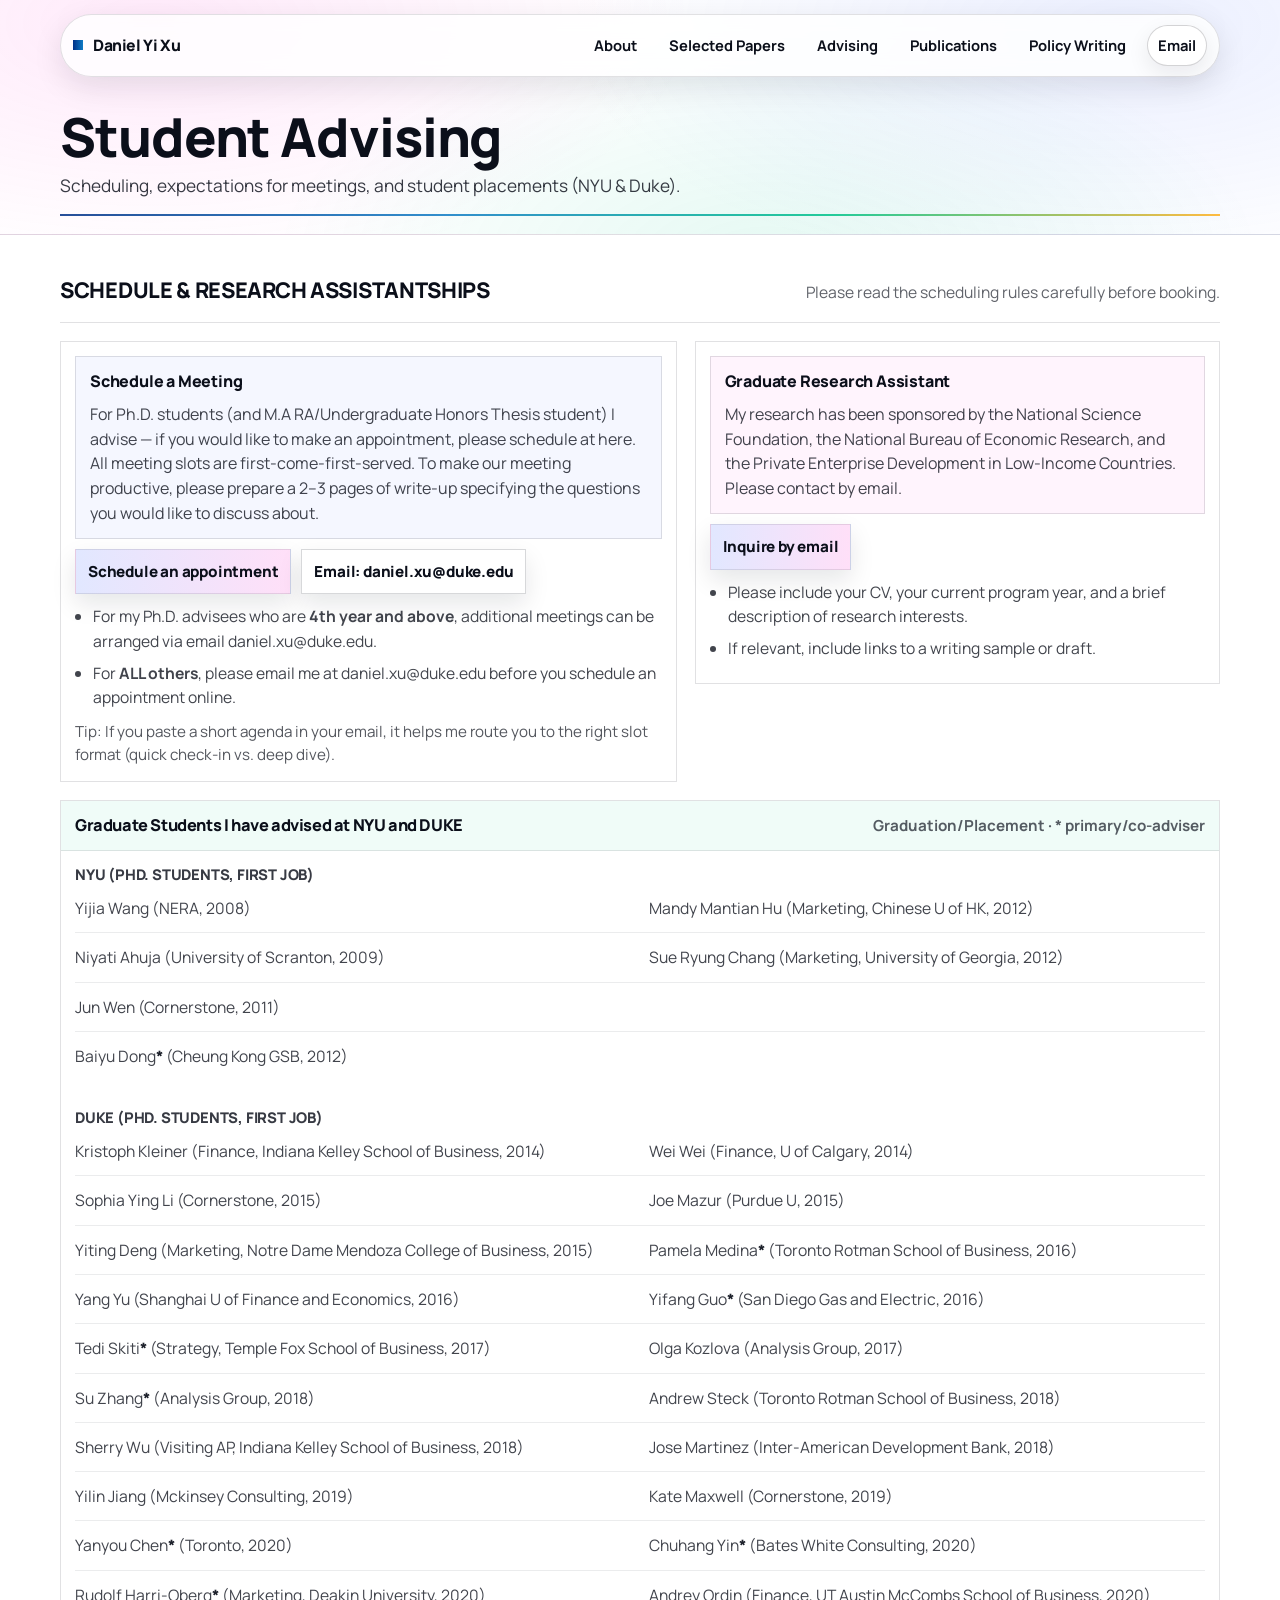
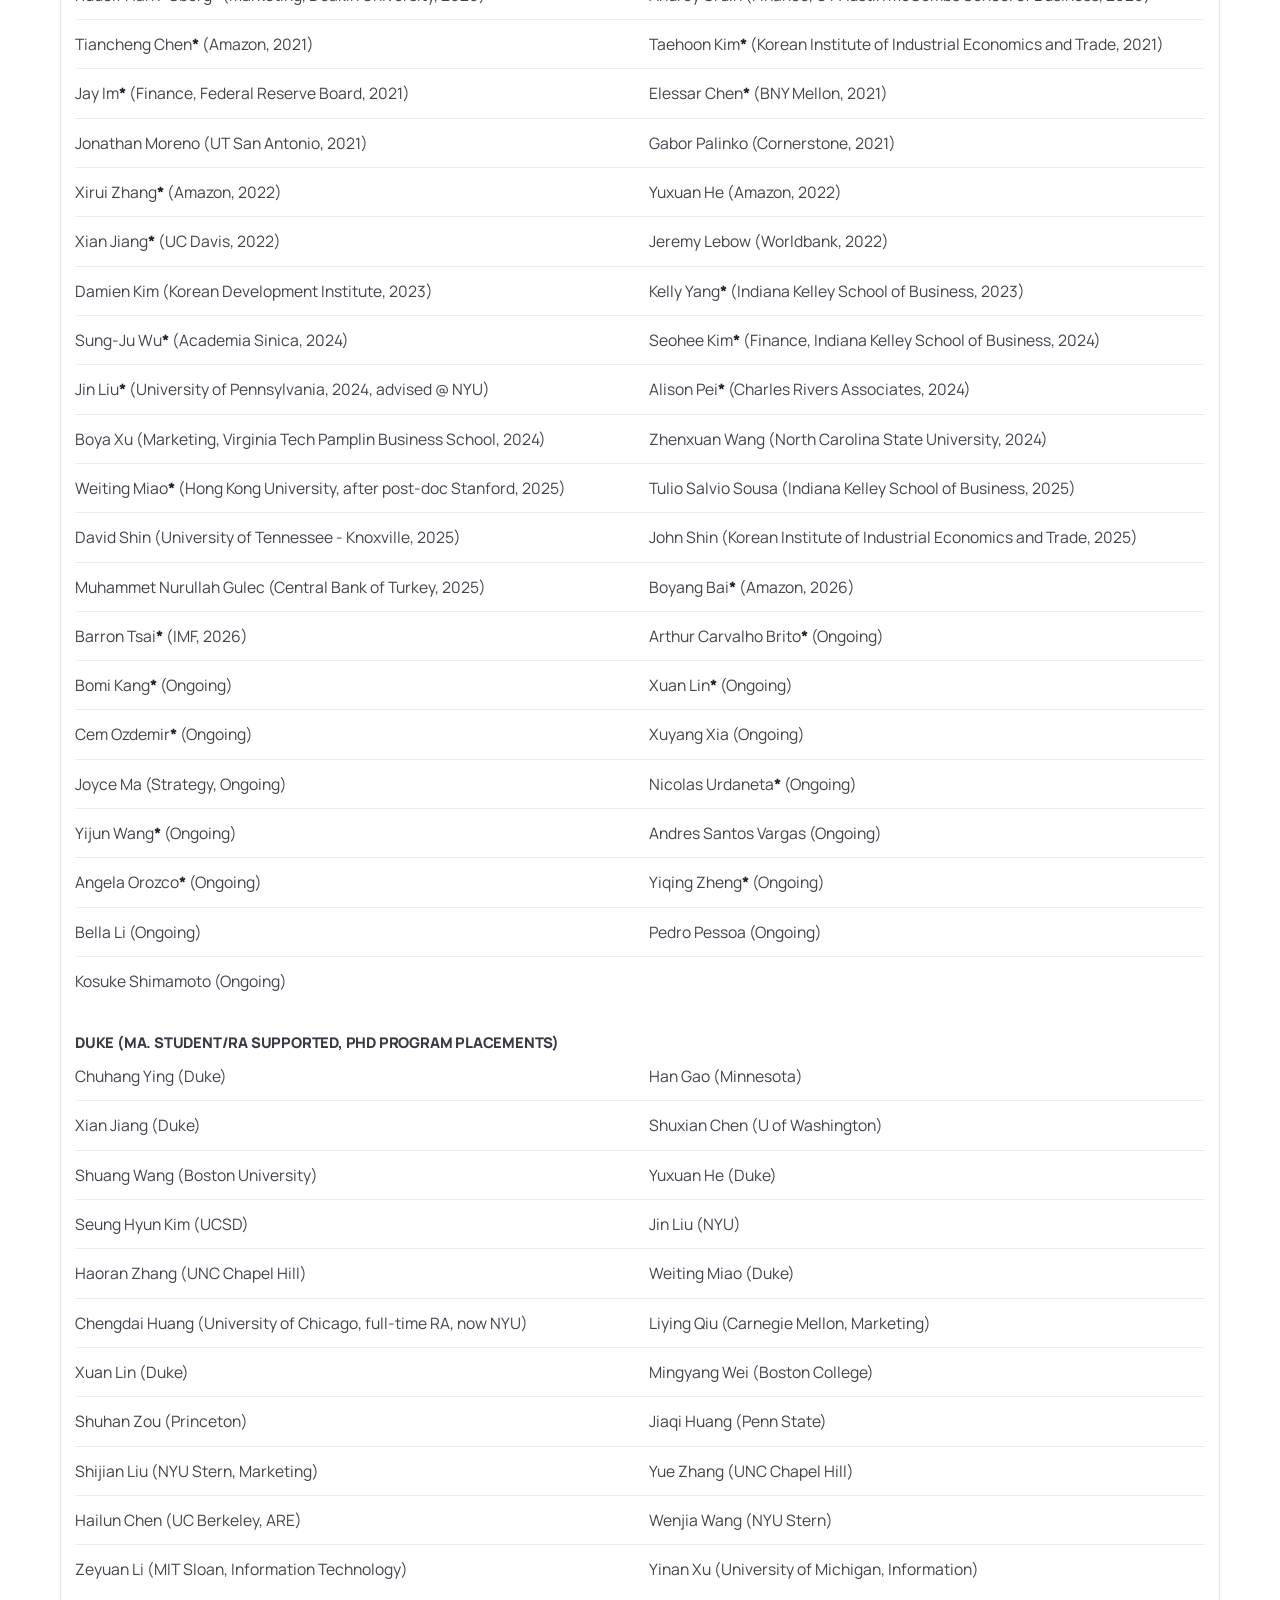
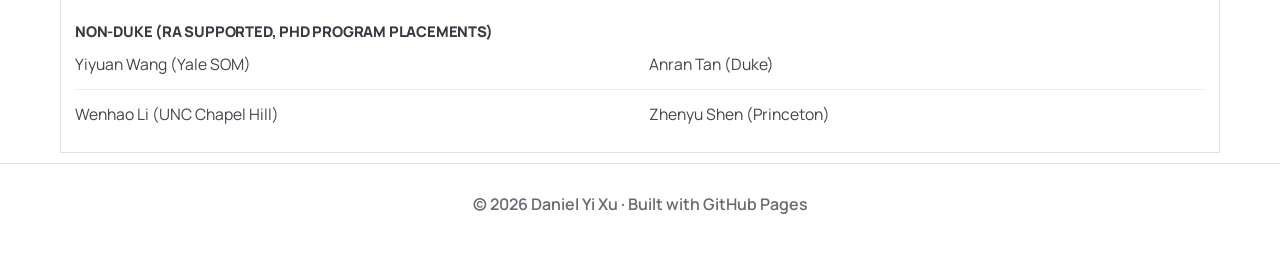
==== advising.html @ 00eeee26 "Add five new PhD advisees to Duke advising section Angela Orozco, Yiqing Zheng, Bella Li, Pedro Pess" ====
<!doctype html>
<html lang="en">
<head>
  <meta charset="utf-8" />
  <meta name="viewport" content="width=device-width,initial-scale=1" />
  <title>Advising — Daniel Yi Xu</title>
  <meta name="description" content="Student advising, meeting scheduling, and graduate advising history for Daniel Yi Xu." />

  <!-- Clean, modern font -->
  <link rel="preconnect" href="https://fonts.googleapis.com">
  <link rel="preconnect" href="https://fonts.gstatic.com" crossorigin>
  <link href="https://fonts.googleapis.com/css2?family=Manrope:wght@400;500;600;700;800&display=swap" rel="stylesheet">

  <style>
    :root{
      --bg: #ffffff;
      --text: #0b0f1a;
      --muted: rgba(11,15,26,.65);
      --line: rgba(11,15,26,.12);
      --shadow: 0 18px 40px rgba(10,15,25,.12);

      /* Vibrant accents (used sparingly) */
      --a1: #003087;   /* Duke Blue */
      --a2: #0F7BC4;   /* Duke accent blue */
      --a3: #00C389;   /* green */
      --a4: #FFB020;   /* amber */

      --maxw: 1160px;
      --pad: clamp(18px, 2.4vw, 26px);
      --h1: clamp(2.0rem, 4.2vw, 3.4rem);
      --h2: clamp(1.05rem, 2.0vw, 1.35rem);
      --p:  clamp(1.0rem, 1.4vw, 1.08rem);
    }

    *{ box-sizing:border-box; }
    html,body{ height:100%; }
    html{ scroll-behavior:smooth; }
    body{
      margin:0;
      background: var(--bg);
      color: var(--text);
      font-family: Manrope, ui-sans-serif, system-ui, -apple-system, Segoe UI, Roboto, Helvetica, Arial;
      line-height: 1.55;
      -webkit-font-smoothing: antialiased;
      -moz-osx-font-smoothing: grayscale;
      overflow-x:hidden;
    }

    a{ color: inherit; text-decoration: none; }
    a:hover{ text-decoration: underline; text-underline-offset: 3px; }
    .wrap{ width: min(var(--maxw), calc(100% - 44px)); margin: 0 auto; }

    /* =========================
       Top nav (matches site)
       ========================= */
    header{
      position: fixed;
      top: 14px;
      left: 0;
      right: 0;
      z-index: 1000;
      pointer-events: none;
    }
    .nav-bar{
      pointer-events: auto;
      width: min(var(--maxw), calc(100% - 44px));
      margin: 0 auto;
      display:flex;
      align-items:center;
      justify-content:space-between;
      gap: 12px;

      padding: 10px 12px;
      border: 1px solid var(--line);
      background: rgba(255,255,255,.82);
      backdrop-filter: blur(10px);
      -webkit-backdrop-filter: blur(10px);
      box-shadow: 0 10px 30px rgba(10,15,25,.10);
      border-radius: 999px;
    }

    .brand{ display:flex; align-items:center; gap: 10px; min-width: 220px; }
    .sig{ width: 10px; height: 10px; background: linear-gradient(90deg, var(--a1), var(--a2)); }
    .brand strong{ font-weight: 800; letter-spacing: -0.4px; font-size: 0.98rem; line-height: 1.05; }

    nav.primary{
      display:flex;
      align-items:center;
      gap: 10px;
      flex-wrap: wrap;
      justify-content:flex-end;
    }
    .link{
      font-weight: 700;
      font-size: 0.92rem;
      padding: 8px 10px;
      border: 1px solid transparent;
    }
    .link:hover{
      text-decoration:none;
      border-color: var(--line);
      background: rgba(255,255,255,.9);
    }
    .link.cta{
      border-color: rgba(11,15,26,.18);
      background: #fff;
      box-shadow: 0 8px 22px rgba(10,15,25,.08);
      border-radius: 999px;
    }
    .link.cta:hover{ border-color: rgba(11,15,26,.26); }

    .menu-btn{
      display:none;
      border: 1px solid var(--line);
      background: #fff;
      padding: 8px 10px;
      font-weight: 800;
      letter-spacing: -0.2px;
      border-radius: 18px;
    }
    @media (max-width: 980px){
      nav.primary{ display:none; }
      .menu-btn{ display:inline-flex; align-items:center; gap:8px; }
    }

    .menu-panel{
      pointer-events: auto;
      width: min(var(--maxw), calc(100% - 44px));
      margin: 10px auto 0;
      border: 1px solid var(--line);
      background: rgba(255,255,255,.92);
      backdrop-filter: blur(10px);
      -webkit-backdrop-filter: blur(10px);
      box-shadow: 0 10px 30px rgba(10,15,25,.10);
      display:none;

      border-radius: 0; /* NOT ROUND */
      overflow: hidden;
    }
    .menu-panel.open{ display:block; }
    .menu-panel a{
      display:block;
      padding: 12px 16px;
      border-top: 1px solid rgba(11,15,26,.08);
      font-weight: 800;
      text-decoration:none;
      text-align: center;
    }
    .menu-panel a:first-child{ border-top: 0; }
    .menu-panel a:hover{ background: rgba(91,124,255,.08); }

    /* =========================
       Page hero
       ========================= */
    .page-hero{
      padding: calc(84px + var(--pad)) 0 18px;
      border-bottom: 1px solid var(--line);
      overflow:hidden;
      background:
        radial-gradient(900px 420px at 12% 10%, rgba(255,79,216,.12), transparent 60%),
        radial-gradient(900px 420px at 88% 12%, rgba(91,124,255,.12), transparent 62%),
        radial-gradient(900px 420px at 60% 110%, rgba(0,195,137,.10), transparent 55%),
        linear-gradient(180deg, rgba(255,255,255,1), rgba(255,255,255,1));
    }
    .page-hero h1{
      margin: 0 0 8px;
      font-size: var(--h1);
      line-height: 1.02;
      letter-spacing: -1.1px;
      font-weight: 800;
    }
    .subtitle{
      margin: 0 0 14px;
      font-size: var(--p);
      color: rgba(11,15,26,.82);
      max-width: 90ch;
    }
    .color-rule{
      height: 2px;
      background: linear-gradient(90deg, var(--a1), var(--a2), var(--a3), var(--a4));
      margin: 14px 0 0;
      opacity: .85;
    }

    /* =========================
       Sections
       ========================= */
    main{ padding: 26px 0 10px; }

    .section-head{
      display:flex;
      align-items: baseline;
      justify-content: space-between;
      gap: 14px;
      padding: 12px 0 16px;
      border-bottom: 1px solid var(--line);
      margin-bottom: 18px;
    }
    .section-head h2{
      margin:0;
      font-size: var(--h2);
      text-transform: uppercase;
      letter-spacing: -0.3px;
      font-weight: 800;
    }
    .section-head .hint{
      color: var(--muted);
      font-size: 0.98rem;
      max-width: 75ch;
    }
    @media (max-width: 820px){
      .section-head{ flex-direction:column; align-items:flex-start; }
    }

    .grid-2{
      display:grid;
      grid-template-columns: 1.08fr .92fr;
      gap: 18px;
      align-items:start;
    }
    @media (max-width: 980px){
      .grid-2{ grid-template-columns: 1fr; }
    }

    .card{
      border: 1px solid rgba(11,15,26,.12);
      background: #fff;
      padding: 14px;
    }

    .callout{
      border: 1px solid rgba(11,15,26,.12);
      background: rgba(91,124,255,.06);
      padding: 12px 14px;
    }
    .callout strong{ font-weight: 900; letter-spacing: -0.2px; }
    .callout p{ margin: 8px 0 0; color: rgba(11,15,26,.78); }

    .btn{
      display:inline-flex;
      align-items:center;
      gap: 10px;
      padding: 10px 12px;
      border: 1px solid rgba(11,15,26,.16);
      background: #fff;
      font-weight: 900;
      font-size: 0.95rem;
      letter-spacing: -0.2px;
      box-shadow: 0 10px 24px rgba(10,15,25,.10);
      transition: transform .08s ease, box-shadow .2s ease;
    }
    .btn:hover{
      text-decoration:none;
      transform: translateY(-1px);
      box-shadow: 0 14px 30px rgba(10,15,25,.12);
    }
    .btn.primary{
      border-color: rgba(11,15,26,.10);
      background: linear-gradient(90deg, rgba(91,124,255,.18), rgba(255,79,216,.18));
    }
    .btn-row{ display:flex; flex-wrap:wrap; gap:10px; margin-top: 10px; }

    .small{
      color: rgba(11,15,26,.70);
      font-size: 0.95rem;
      margin-top: 10px;
    }

    /* Lists */
    .bullets{
      margin: 10px 0 0;
      padding-left: 18px;
      color: rgba(11,15,26,.78);
      font-size: 0.98rem;
    }
    .bullets li{ margin: 8px 0; }

    /* Advisees blocks */
    .block{
      border: 1px solid rgba(11,15,26,.12);
      background:#fff;
      margin-top: 18px;
    }
    .block-head{
      display:flex;
      align-items:center;
      justify-content:space-between;
      gap: 12px;
      padding: 12px 14px;
      border-bottom: 1px solid rgba(11,15,26,.10);
      background: rgba(0,195,137,.06);
    }
    .block-head strong{
      font-weight: 900;
      letter-spacing: -0.4px;
      font-size: 1.02rem;
    }
    .block-head span{
      color: rgba(11,15,26,.68);
      font-weight: 700;
      font-size: 0.95rem;
    }

    .subhead{
      padding: 12px 14px 0;
      font-weight: 900;
      letter-spacing: -0.2px;
      text-transform: uppercase;
      font-size: 0.92rem;
      color: rgba(11,15,26,.82);
    }

    /* Replace the grid with a column layout */
    /* Two-column ROWS that stay aligned */
    .list-rows{
      padding: 10px 14px 14px;
    }
    
    .row{
      display: grid;
      grid-template-columns: 1fr 1fr;
      gap: 18px;
      padding: 12px 0;
      border-top: 1px solid rgba(11,15,26,.08); /* divider spans BOTH columns */
    }
    
    .row:first-child{ border-top: 0; padding-top: 0; }
    
    .cell{
      color: rgba(11,15,26,.78);
      font-size: 0.98rem;
    }
    
    .cell b{ color: rgba(11,15,26,.92); }
    
    @media (max-width: 980px){
      .row{ grid-template-columns: 1fr; }
    }

    @media (max-width: 980px){
      .list-grid{ grid-template-columns: 1fr; }
    }

    .entry{
      border-top: 1px solid rgba(11,15,26,.08);
      padding-top: 10px;
      margin-top: 10px;
      color: rgba(11,15,26,.78);
      font-size: 0.98rem;
    }
    /* Remove the top divider/padding for the first ROW (both columns) */
    .list-grid .entry:nth-child(-n+2){
      border-top: 0;
      padding-top: 0;
      margin-top: 0;
    }

    .entry b{ color: rgba(11,15,26,.92); }

    /* “*” (primary/co-adviser) styling */
    .star{
      font-weight: 900;
      color: rgba(11,15,26,.92);
    }
    .legend{
      padding: 10px 14px 14px;
      border-top: 1px solid rgba(11,15,26,.10);
      color: rgba(11,15,26,.70);
      font-size: 0.95rem;
      background: rgba(255,176,32,.08);
    }

    footer{
      padding: 28px 0 60px;
      border-top: 1px solid var(--line);
      color: rgba(11,15,26,.62);
      font-weight: 600;
      text-align:center;
    }
    :focus-visible{
      outline: 3px solid rgba(91,124,255,.35);
      outline-offset: 3px;
    }

    /* ============================
       Mobile refinements (≤ 600px)
       ============================ */
    @media (max-width: 600px) {
      /* Nav: let brand shrink so Menu button is never squeezed */
      .brand { min-width: 0; }

      /* Tighter side margins on very small screens */
      .wrap,
      .nav-bar,
      .menu-panel { width: calc(100% - 28px); }

      /* Block header: stack institution text + notation badge */
      .block-head { flex-direction: column; align-items: flex-start; gap: 4px; }

      /* Action buttons: stack vertically, full width */
      .btn-row { flex-direction: column; }
      .btn-row .btn { width: 100%; justify-content: center; }
    }
  </style>
</head>

<body>
  <!-- NAV -->
  <header aria-label="Site header">
    <div class="nav-bar">
      <div class="brand">
        <div class="sig" aria-hidden="true"></div>
        <div><strong>Daniel Yi Xu</strong></div>
      </div>

      <nav class="primary" aria-label="Primary navigation">
        <a class="link" href="index.html#about">About</a>
        <a class="link" href="index.html#selected">Selected Papers</a>
        <a class="link" href="advising.html" aria-current="page">Advising</a>
        <a class="link" href="publication.html">Publications</a>
        <a class="link" href="vox.html">Policy Writing</a>
        <a class="link cta" href="mailto:daniel.xu@duke.edu">Email</a>
      </nav>

      <button class="menu-btn" id="menuBtn" type="button" aria-expanded="false" aria-controls="menuPanel">
        Menu <span aria-hidden="true">▾</span>
      </button>
    </div>

    <div class="menu-panel" id="menuPanel" role="navigation" aria-label="Mobile navigation">
      <a href="index.html#about">About</a>
      <a href="index.html#selected">Selected Papers</a>
      <a href="advising.html" aria-current="page">Advising</a>
      <a href="publication.html">Publications</a>
      <a href="vox.html">Policy Writing</a>
      <a href="mailto:daniel.xu@duke.edu">Email</a>
    </div>
  </header>

  <!-- HERO -->
  <section class="page-hero" aria-label="Advising header">
    <div class="wrap">
      <h1>Student Advising</h1>
      <p class="subtitle">
        Scheduling, expectations for meetings, and student placements (NYU &amp; Duke).
      </p>
      <div class="color-rule" aria-hidden="true"></div>
    </div>
  </section>

  <main>
    <div class="wrap">

      <!-- Scheduling + RA -->
      <div class="section-head">
        <h2>Schedule &amp; research assistantships</h2>
        <div class="hint">Please read the scheduling rules carefully before booking.</div>
      </div>

      <div class="grid-2">
        <section class="card" aria-label="Schedule a meeting">
          <div class="callout">
            <strong>Schedule a Meeting</strong>
            <p>
              For Ph.D. students (and M.A RA/Undergraduate Honors Thesis student) I advise — if you would like to make an appointment,
              please schedule at here. All meeting slots are first-come-first-served.
              To make our meeting productive, please prepare a 2–3 pages of write-up specifying the questions you would like to discuss about.
            </p>
          </div>

          <div class="btn-row" aria-label="Scheduling actions">
            <!-- Replace the href with your actual scheduling link -->
            <a class="btn primary" href="#" aria-label="Schedule an appointment (add your link)">Schedule an appointment</a>
            <a class="btn" href="mailto:daniel.xu@duke.edu">Email: daniel.xu@duke.edu</a>
          </div>

          <ul class="bullets">
            <li>For my Ph.D. advisees who are <b>4th year and above</b>, additional meetings can be arranged via email <a href="mailto:daniel.xu@duke.edu">daniel.xu@duke.edu</a>.</li>
            <li>For <b>ALL others</b>, please email me at <a href="mailto:daniel.xu@duke.edu">daniel.xu@duke.edu</a> before you schedule an appointment online.</li>
          </ul>

          <div class="small">
            Tip: If you paste a short agenda in your email, it helps me route you to the right slot format (quick check-in vs. deep dive).
          </div>
        </section>

        <aside class="card" aria-label="Graduate Research Assistant">
          <div class="callout" style="background: rgba(255,79,216,.06);">
            <strong>Graduate Research Assistant</strong>
            <p>
              My research has been sponsored by the National Science Foundation, the National Bureau of Economic Research,
              and the Private Enterprise Development in Low-Income Countries. Please contact by email.
            </p>
          </div>

          <div class="btn-row">
            <a class="btn primary" href="mailto:daniel.xu@duke.edu">Inquire by email</a>
          </div>

          <ul class="bullets">
            <li>Please include your CV, your current program year, and a brief description of research interests.</li>
            <li>If relevant, include links to a writing sample or draft.</li>
          </ul>
        </aside>
      </div>

      <!-- Advisees -->
      <section class="block" aria-label="Graduate advising history">
        <div class="block-head">
          <strong>Graduate Students I have advised at NYU and DUKE</strong>
          <span>Graduation/Placement · <span class="star">*</span> primary/co-adviser</span>
        </div>
      <!--
        <div class="legend">
          Notation: <span class="star">*</span> indicates primary/co-adviser (as in your original list).
        </div>
      --> 
        <div class="subhead">NYU (PhD. Students, First Job)</div>
        <div class="list-rows" aria-label="NYU PhD advisees list">
          <div class="row">
            <div class="cell">Yijia Wang (NERA, 2008)</div>
            <div class="cell">Mandy Mantian Hu (Marketing, Chinese U of HK, 2012)</div>
          </div>
        
          <div class="row">
            <div class="cell">Niyati Ahuja (University of Scranton, 2009)</div>
            <div class="cell">Sue Ryung Chang (Marketing, University of Georgia, 2012)</div>
          </div>
        
          <div class="row">
            <div class="cell">Jun Wen (Cornerstone, 2011)</div>
            <div class="cell"></div>
          </div>
        
          <div class="row">
            <div class="cell">Baiyu Dong<span class="star">*</span> (Cheung Kong GSB, 2012)</div>
            <div class="cell"></div>
          </div>
        </div>
        
        <div class="subhead">DUKE (PhD. Students, First Job)</div>
        <div class="list-rows" aria-label="Duke PhD advisees list">
        
          <div class="row">
            <div class="cell">Kristoph Kleiner (Finance, Indiana Kelley School of Business, 2014)</div>
            <div class="cell">Wei Wei (Finance, U of Calgary, 2014)</div>
          </div>
        
          <div class="row">
            <div class="cell">Sophia Ying Li (Cornerstone, 2015)</div>
            <div class="cell">Joe Mazur (Purdue U, 2015)</div>
          </div>
        
          <div class="row">
            <div class="cell">Yiting Deng (Marketing, Notre Dame Mendoza College of Business, 2015)</div>
            <div class="cell">Pamela Medina<span class="star">*</span> (Toronto Rotman School of Business, 2016)</div>
          </div>
        
          <div class="row">
            <div class="cell">Yang Yu (Shanghai U of Finance and Economics, 2016)</div>
            <div class="cell">Yifang Guo<span class="star">*</span> (San Diego Gas and Electric, 2016)</div>
          </div>
        
          <div class="row">
            <div class="cell">Tedi Skiti<span class="star">*</span> (Strategy, Temple Fox School of Business, 2017)</div>
            <div class="cell">Olga Kozlova (Analysis Group, 2017)</div>
          </div>
        
          <div class="row">
            <div class="cell">Su Zhang<span class="star">*</span> (Analysis Group, 2018)</div>
            <div class="cell">Andrew Steck (Toronto Rotman School of Business, 2018)</div>
          </div>
        
          <div class="row">
            <div class="cell">Sherry Wu (Visiting AP, Indiana Kelley School of Business, 2018)</div>
            <div class="cell">Jose Martinez (Inter-American Development Bank, 2018)</div>
          </div>
        
          <div class="row">
            <div class="cell">Yilin Jiang (Mckinsey Consulting, 2019)</div>
            <div class="cell">Kate Maxwell (Cornerstone, 2019)</div>
          </div>
        
          <div class="row">
            <div class="cell">Yanyou Chen<span class="star">*</span> (Toronto, 2020)</div>
            <div class="cell">Chuhang Yin<span class="star">*</span> (Bates White Consulting, 2020)</div>
          </div>
        
          <div class="row">
            <div class="cell">Rudolf Harri-Oberg<span class="star">*</span> (Marketing, Deakin University, 2020)</div>
            <div class="cell">Andrey Ordin (Finance, UT Austin McCombs School of Business, 2020)</div>
          </div>
        
          <div class="row">
            <div class="cell">Tiancheng Chen<span class="star">*</span> (Amazon, 2021)</div>
            <div class="cell">Taehoon Kim<span class="star">*</span> (Korean Institute of Industrial Economics and Trade, 2021)</div>
          </div>
        
          <div class="row">
            <div class="cell">Jay Im<span class="star">*</span> (Finance, Federal Reserve Board, 2021)</div>
            <div class="cell">Elessar Chen<span class="star">*</span> (BNY Mellon, 2021)</div>
          </div>
        
          <div class="row">
            <div class="cell">Jonathan Moreno (UT San Antonio, 2021)</div>
            <div class="cell">Gabor Palinko (Cornerstone, 2021)</div>
          </div>
        
          <div class="row">
            <div class="cell">Xirui Zhang<span class="star">*</span> (Amazon, 2022)</div>
            <div class="cell">Yuxuan He (Amazon, 2022)</div>
          </div>
        
          <div class="row">
            <div class="cell">Xian Jiang<span class="star">*</span> (UC Davis, 2022)</div>
            <div class="cell">Jeremy Lebow (Worldbank, 2022)</div>
          </div>
        
          <div class="row">
            <div class="cell">Damien Kim (Korean Development Institute, 2023)</div>
            <div class="cell">Kelly Yang<span class="star">*</span> (Indiana Kelley School of Business, 2023)</div>
          </div>
        
          <div class="row">
            <div class="cell">Sung-Ju Wu<span class="star">*</span> (Academia Sinica, 2024)</div>
            <div class="cell">Seohee Kim<span class="star">*</span> (Finance, Indiana Kelley School of Business, 2024)</div>
          </div>
        
          <div class="row">
            <div class="cell">Jin Liu<span class="star">*</span> (University of Pennsylvania, 2024, advised @ NYU)</div>
            <div class="cell">Alison Pei<span class="star">*</span> (Charles Rivers Associates, 2024)</div>
          </div>
        
          <div class="row">
            <div class="cell">Boya Xu (Marketing, Virginia Tech Pamplin Business School, 2024)</div>
            <div class="cell">Zhenxuan Wang (North Carolina State University, 2024)</div>
          </div>
        
          <div class="row">
            <div class="cell">Weiting Miao<span class="star">*</span> (Hong Kong University, after post-doc Stanford, 2025)</div>
            <div class="cell">Tulio Salvio Sousa (Indiana Kelley School of Business, 2025)</div>
          </div>
        
          <div class="row">
            <div class="cell">David Shin (University of Tennessee - Knoxville, 2025)</div>
            <div class="cell">John Shin (Korean Institute of Industrial Economics and Trade, 2025)</div>
          </div>
        
          <div class="row">
            <div class="cell">Muhammet Nurullah Gulec (Central Bank of Turkey, 2025)</div>
            <div class="cell">Boyang Bai<span class="star">*</span> (Amazon, 2026)</div>
          </div>

          <div class="row">
            <div class="cell">Barron Tsai<span class="star">*</span> (IMF, 2026)</div>
            <div class="cell">Arthur Carvalho Brito<span class="star">*</span> (Ongoing)</div>
          </div>
        
          <div class="row">
            <div class="cell">Bomi Kang<span class="star">*</span> (Ongoing)</div>
            <div class="cell">Xuan Lin<span class="star">*</span> (Ongoing)</div>
          </div>
        
          <div class="row">
            <div class="cell">Cem Ozdemir<span class="star">*</span> (Ongoing)</div>
            <div class="cell">Xuyang Xia (Ongoing)</div>
          </div>
        
          <div class="row">
            <div class="cell">Joyce Ma (Strategy, Ongoing)</div>
            <div class="cell">Nicolas Urdaneta<span class="star">*</span> (Ongoing)</div>
          </div>
        
          <div class="row">
            <div class="cell">Yijun Wang<span class="star">*</span> (Ongoing)</div>
            <div class="cell">Andres Santos Vargas (Ongoing)</div>
          </div>

          <div class="row">
            <div class="cell">Angela Orozco<span class="star">*</span> (Ongoing)</div>
            <div class="cell">Yiqing Zheng<span class="star">*</span> (Ongoing)</div>
          </div>

          <div class="row">
            <div class="cell">Bella Li (Ongoing)</div>
            <div class="cell">Pedro Pessoa (Ongoing)</div>
          </div>

          <div class="row">
            <div class="cell">Kosuke Shimamoto (Ongoing)</div>
            <div class="cell"></div>
          </div>
        </div>
        <div class="subhead">DUKE (MA. Student/RA supported, PhD Program Placements)</div>
        <div class="list-rows" aria-label="Duke MA RA supported PhD placements">
        
          <div class="row">
            <div class="cell">Chuhang Ying (Duke)</div>
            <div class="cell">Han Gao (Minnesota)</div>
          </div>
        
          <div class="row">
            <div class="cell">Xian Jiang (Duke)</div>
            <div class="cell">Shuxian Chen (U of Washington)</div>
          </div>
        
          <div class="row">
            <div class="cell">Shuang Wang (Boston University)</div>
            <div class="cell">Yuxuan He (Duke)</div>
          </div>
        
          <div class="row">
            <div class="cell">Seung Hyun Kim (UCSD)</div>
            <div class="cell">Jin Liu (NYU)</div>
          </div>
        
          <div class="row">
            <div class="cell">Haoran Zhang (UNC Chapel Hill)</div>
            <div class="cell">Weiting Miao (Duke)</div>
          </div>
        
          <div class="row">
            <div class="cell">Chengdai Huang (University of Chicago, full-time RA, now NYU)</div>
            <div class="cell">Liying Qiu (Carnegie Mellon, Marketing)</div>
          </div>
        
          <div class="row">
            <div class="cell">Xuan Lin (Duke)</div>
            <div class="cell">Mingyang Wei (Boston College)</div>
          </div>
        
          <div class="row">
            <div class="cell">Shuhan Zou (Princeton)</div>
            <div class="cell">Jiaqi Huang (Penn State)</div>
          </div>
        
          <div class="row">
            <div class="cell">Shijian Liu (NYU Stern, Marketing)</div>
            <div class="cell">Yue Zhang (UNC Chapel Hill)</div>
          </div>
        
          <div class="row">
            <div class="cell">Hailun Chen (UC Berkeley, ARE)</div>
            <div class="cell">Wenjia Wang (NYU Stern)</div>
          </div>
        
          <div class="row">
            <div class="cell">Zeyuan Li (MIT Sloan, Information Technology)</div>
            <div class="cell">Yinan Xu (University of Michigan, Information)</div>
          </div>
        
        </div>


          
        <div class="subhead">non-DUKE (RA supported, PhD Program Placements)</div>
        <div class="list-rows" aria-label="Non-Duke RA supported PhD placements">
          
          <div class="row">
            <div class="cell">Yiyuan Wang (Yale SOM)</div>
            <div class="cell">Anran Tan (Duke)</div>
          </div>
          
          <div class="row">
            <div class="cell">Wenhao Li (UNC Chapel Hill)</div>
            <div class="cell">Zhenyu Shen (Princeton)</div>
          </div>
          
        </div>

      </section>

    </div>
  </main>

  <footer>
    <div>© <span id="y"></span> Daniel Yi Xu · Built with GitHub Pages</div>
  </footer>

  <script>
    (function(){
      const y = document.getElementById("y");
      if (y) y.textContent = String(new Date().getFullYear());

      const btn = document.getElementById("menuBtn");
      const panel = document.getElementById("menuPanel");

      function closeMenu(){
        if (!panel || !btn) return;
        panel.classList.remove("open");
        btn.setAttribute("aria-expanded","false");
      }

      if (btn && panel){
        btn.addEventListener("click", () => {
          const open = panel.classList.toggle("open");
          btn.setAttribute("aria-expanded", String(open));
        });

        document.addEventListener("click", (e) => {
          const t = e.target;
          if (!t) return;
          const inside = panel.contains(t) || btn.contains(t);
          if (!inside) closeMenu();
        });

        panel.querySelectorAll("a").forEach(a => a.addEventListener("click", closeMenu));
      }
    })();
  </script>
</body>
</html>
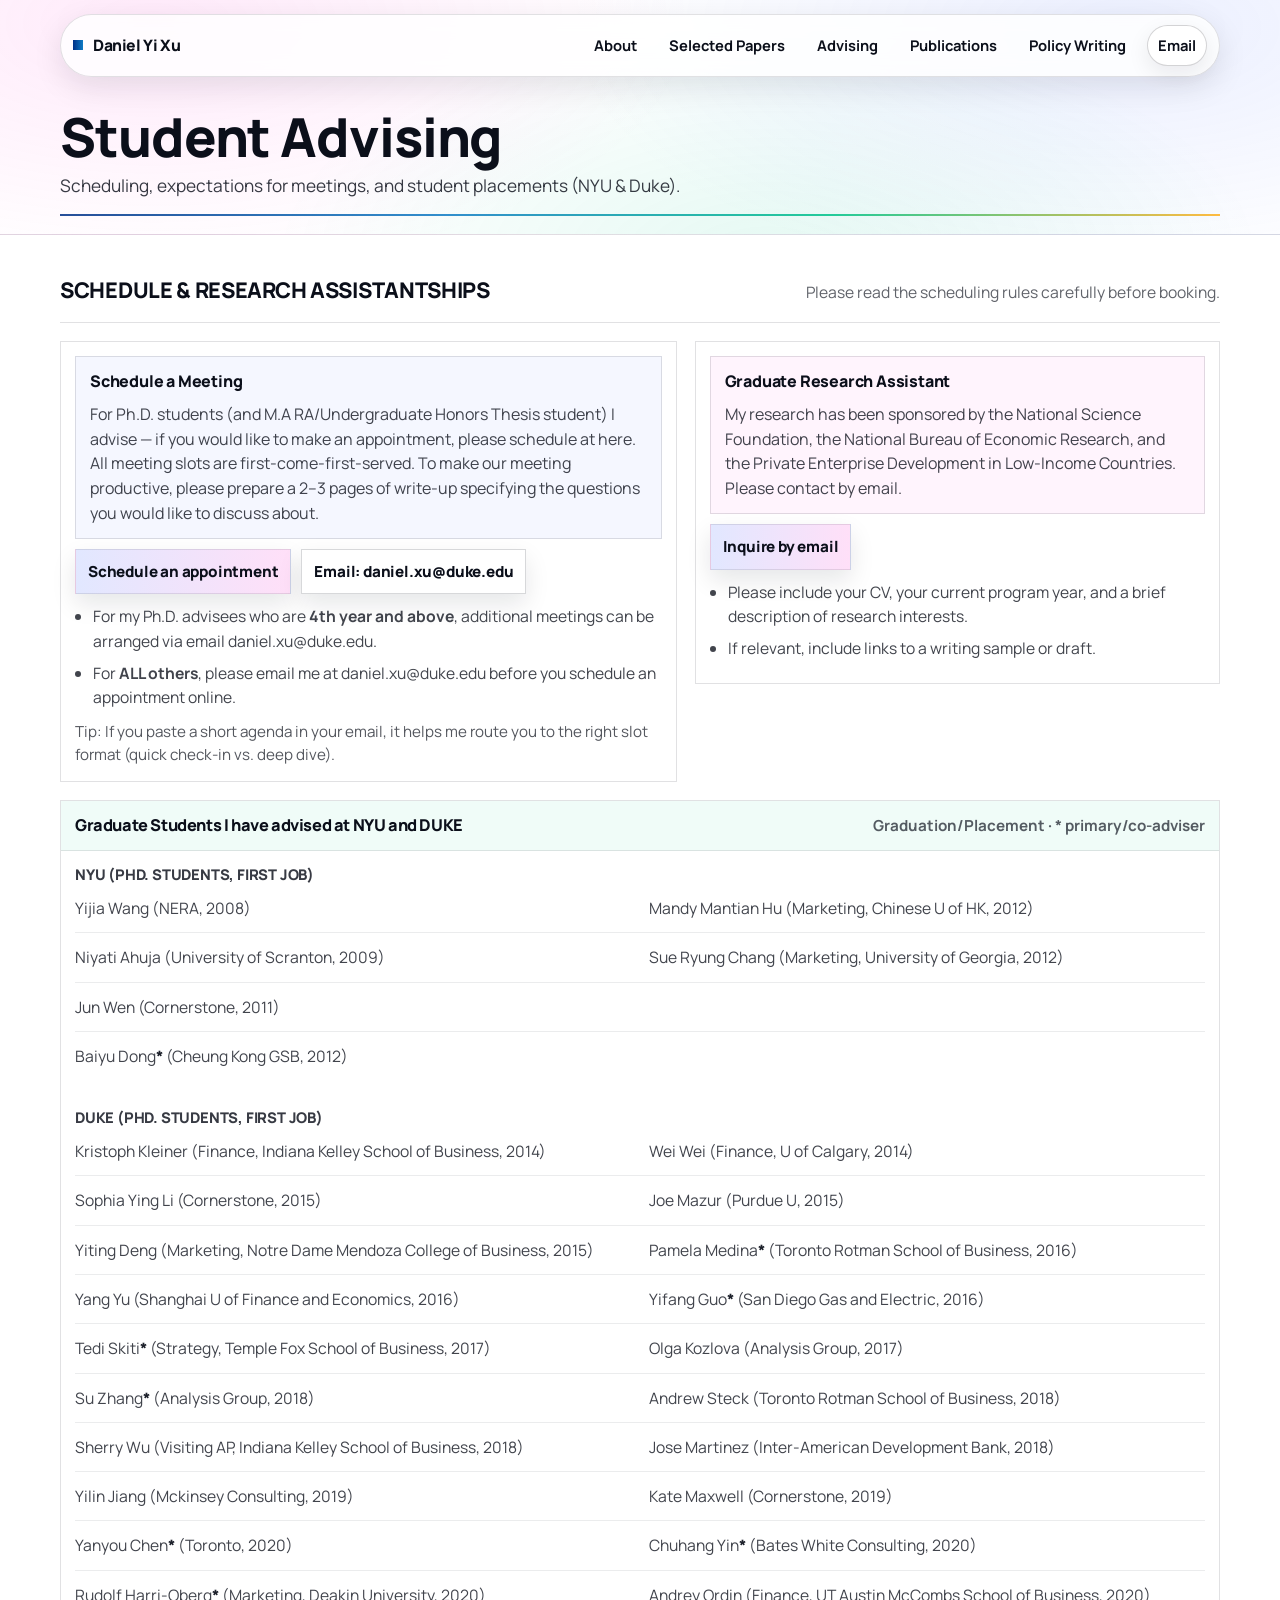
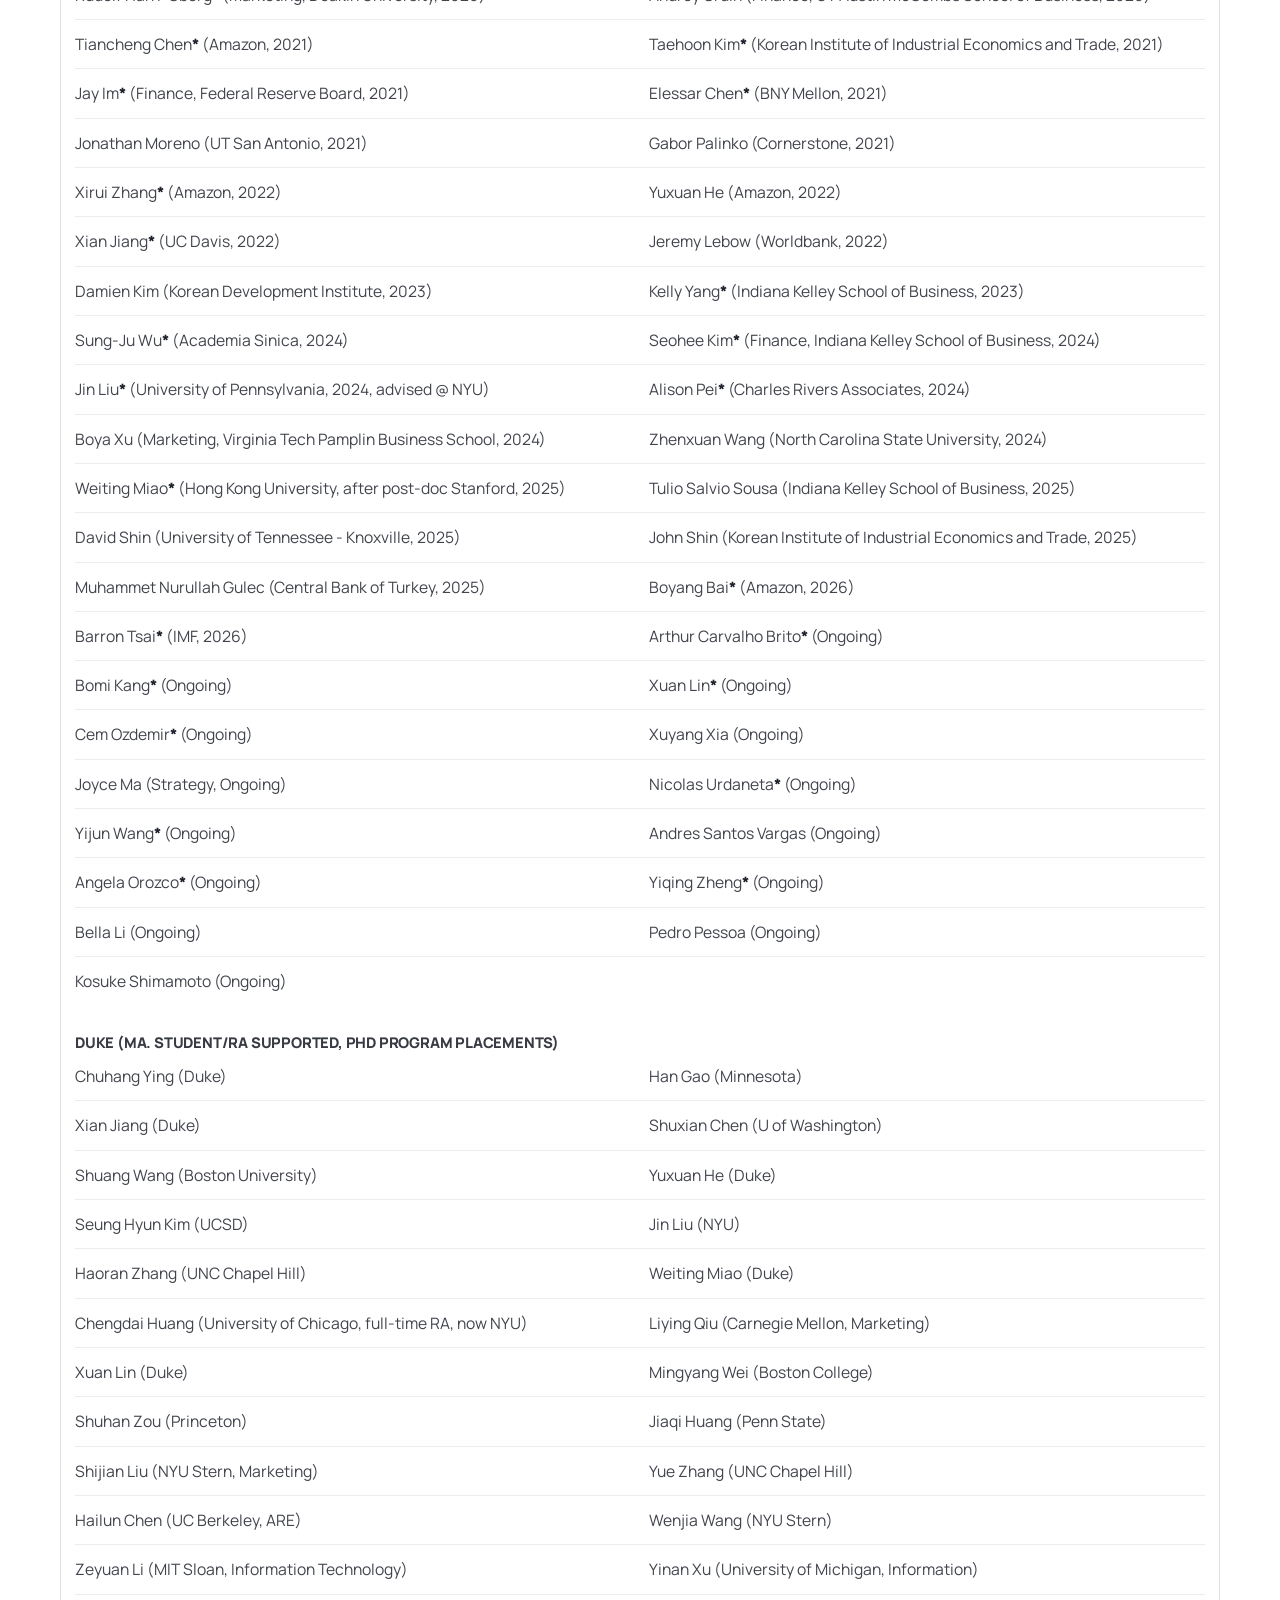
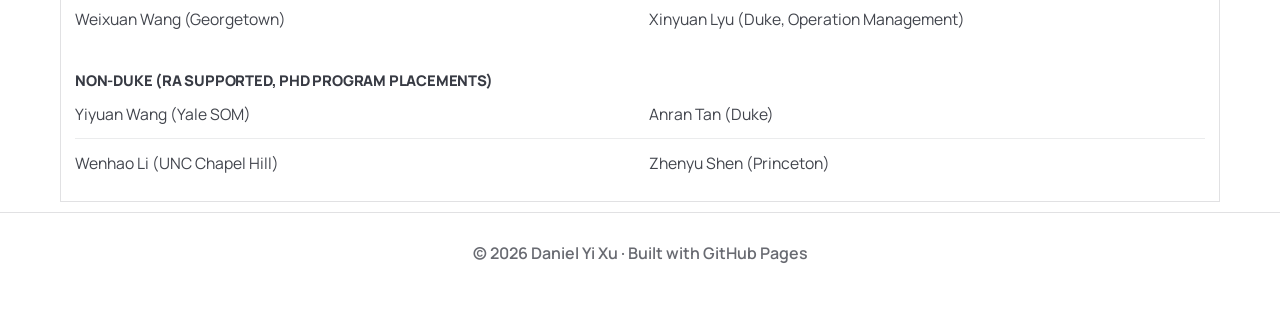
==== commit 5ed094a3: "Add Weixuan Wang and Xinyuan Lyu to Duke MA advising section Co-Authored-By: Claude Sonnet 4.6 <nore" ====
--- a/advising.html
+++ b/advising.html
@@ -748,7 +748,12 @@
             <div class="cell">Zeyuan Li (MIT Sloan, Information Technology)</div>
             <div class="cell">Yinan Xu (University of Michigan, Information)</div>
           </div>
-        
+
+          <div class="row">
+            <div class="cell">Weixuan Wang (Georgetown)</div>
+            <div class="cell">Xinyuan Lyu (Duke, Operation Management)</div>
+          </div>
+
         </div>
 
 
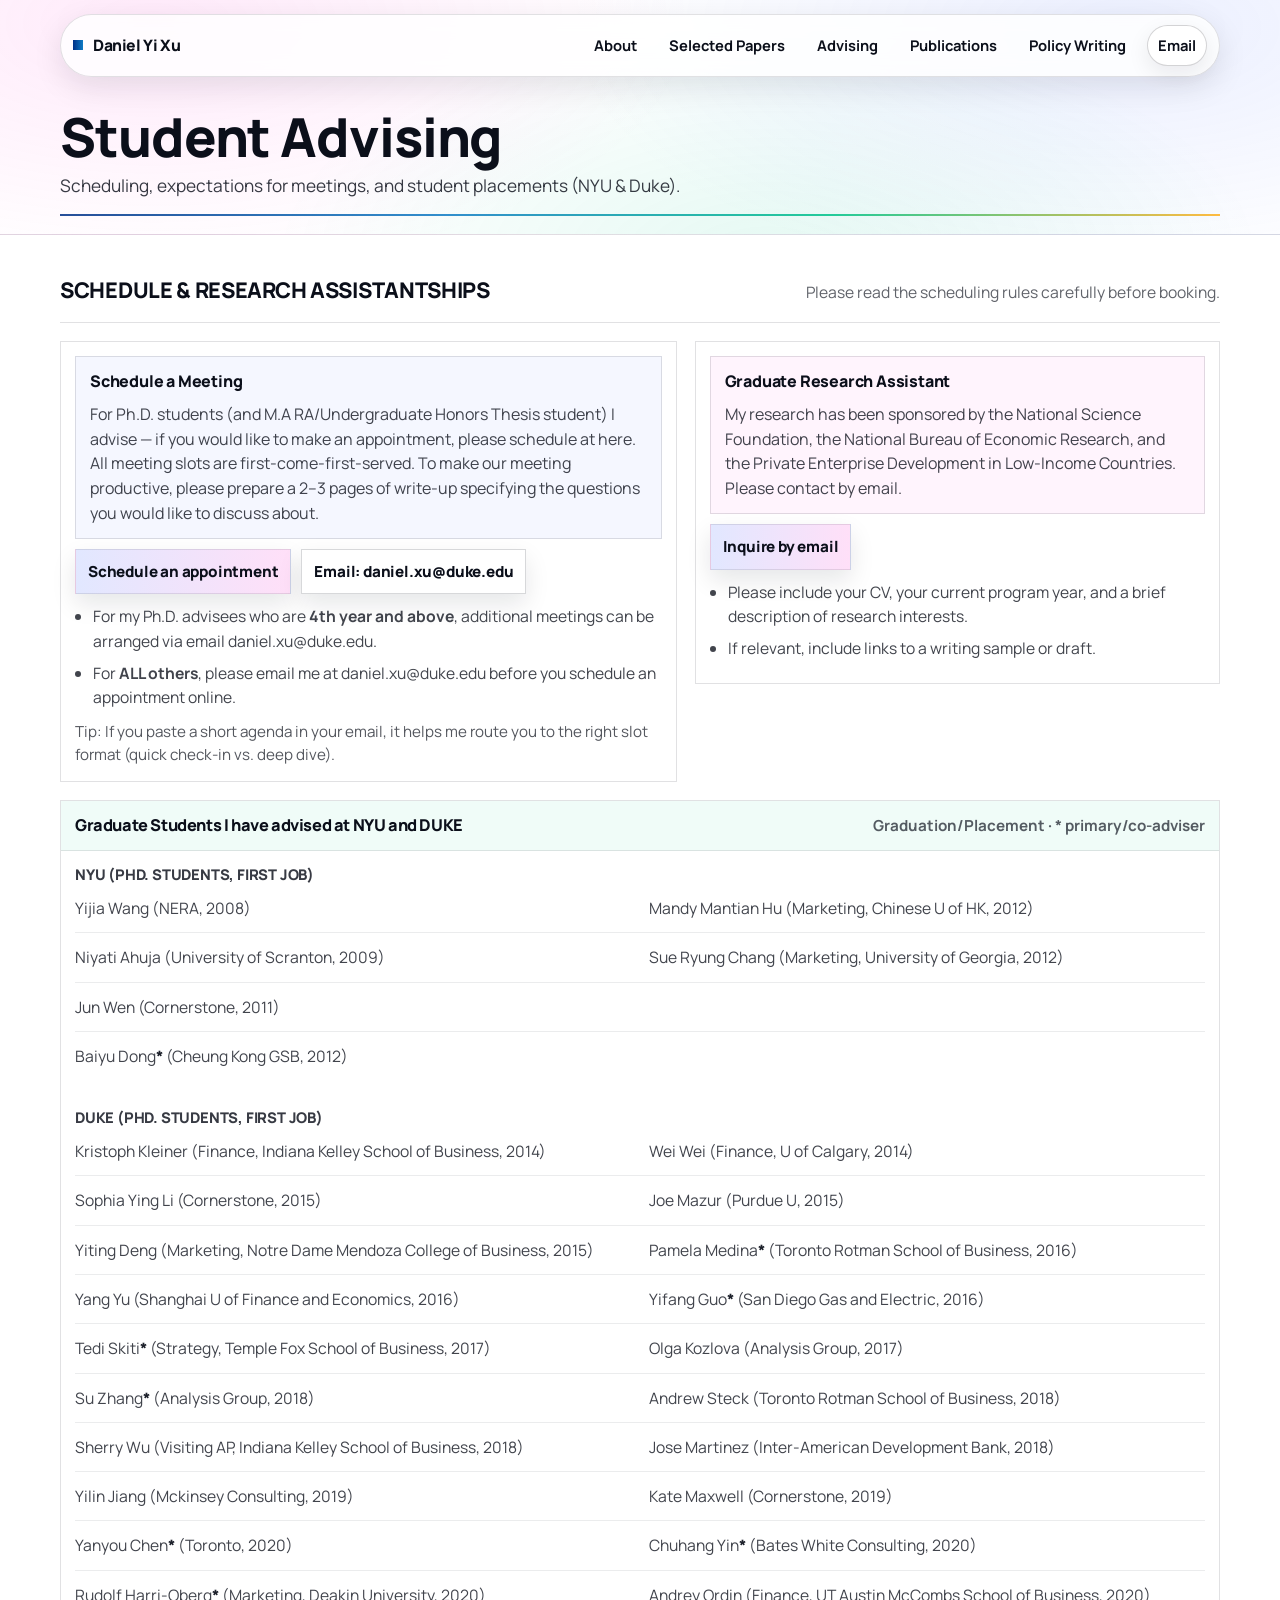
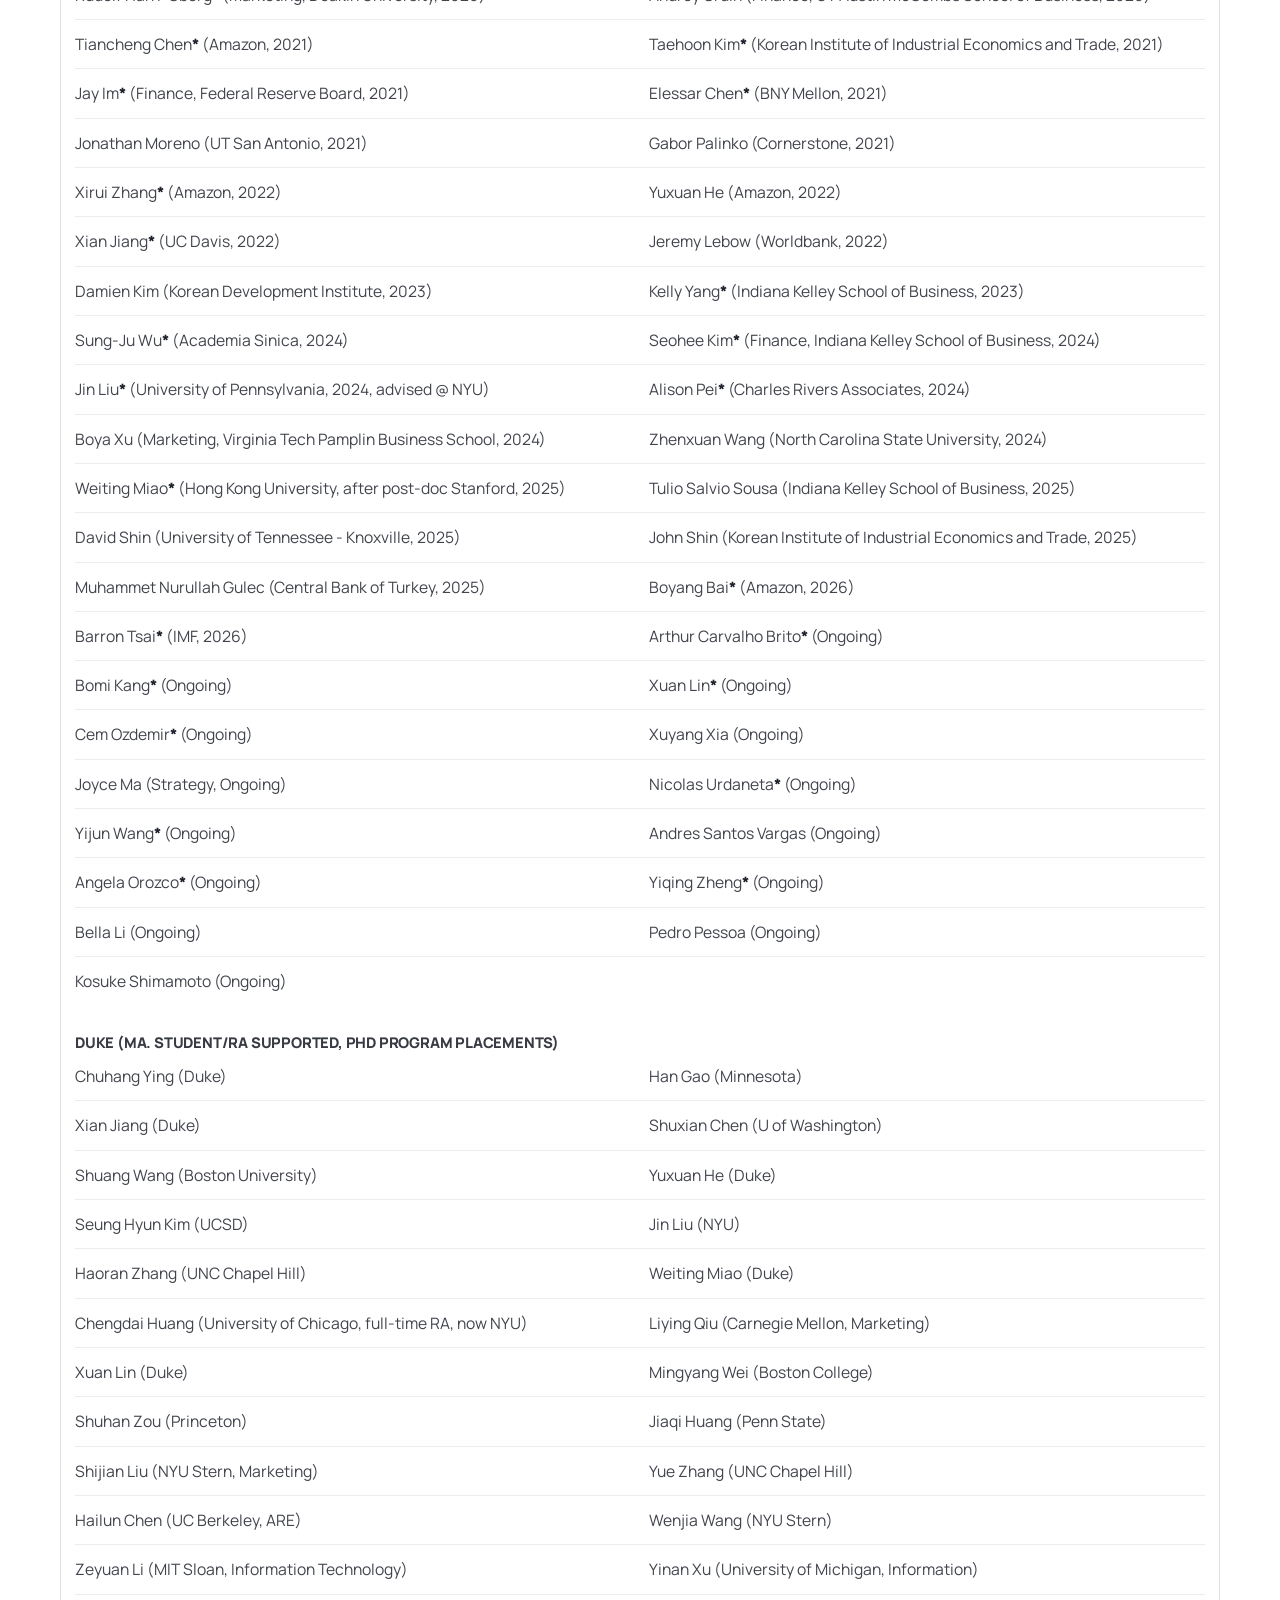
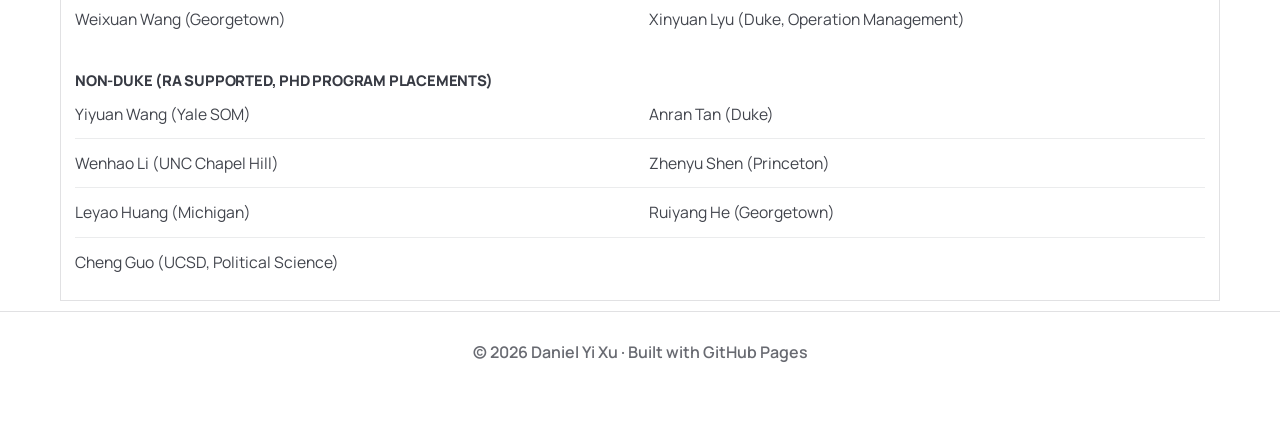
==== commit 7f1f68b4: "Add Leyao Huang, Ruiyang He, and Cheng Guo to non-Duke RA section Co-Authored-By: Claude Sonnet 4.6 " ====
--- a/advising.html
+++ b/advising.html
@@ -770,7 +770,17 @@
             <div class="cell">Wenhao Li (UNC Chapel Hill)</div>
             <div class="cell">Zhenyu Shen (Princeton)</div>
           </div>
-          
+
+          <div class="row">
+            <div class="cell">Leyao Huang (Michigan)</div>
+            <div class="cell">Ruiyang He (Georgetown)</div>
+          </div>
+
+          <div class="row">
+            <div class="cell">Cheng Guo (UCSD, Political Science)</div>
+            <div class="cell"></div>
+          </div>
+
         </div>
 
       </section>
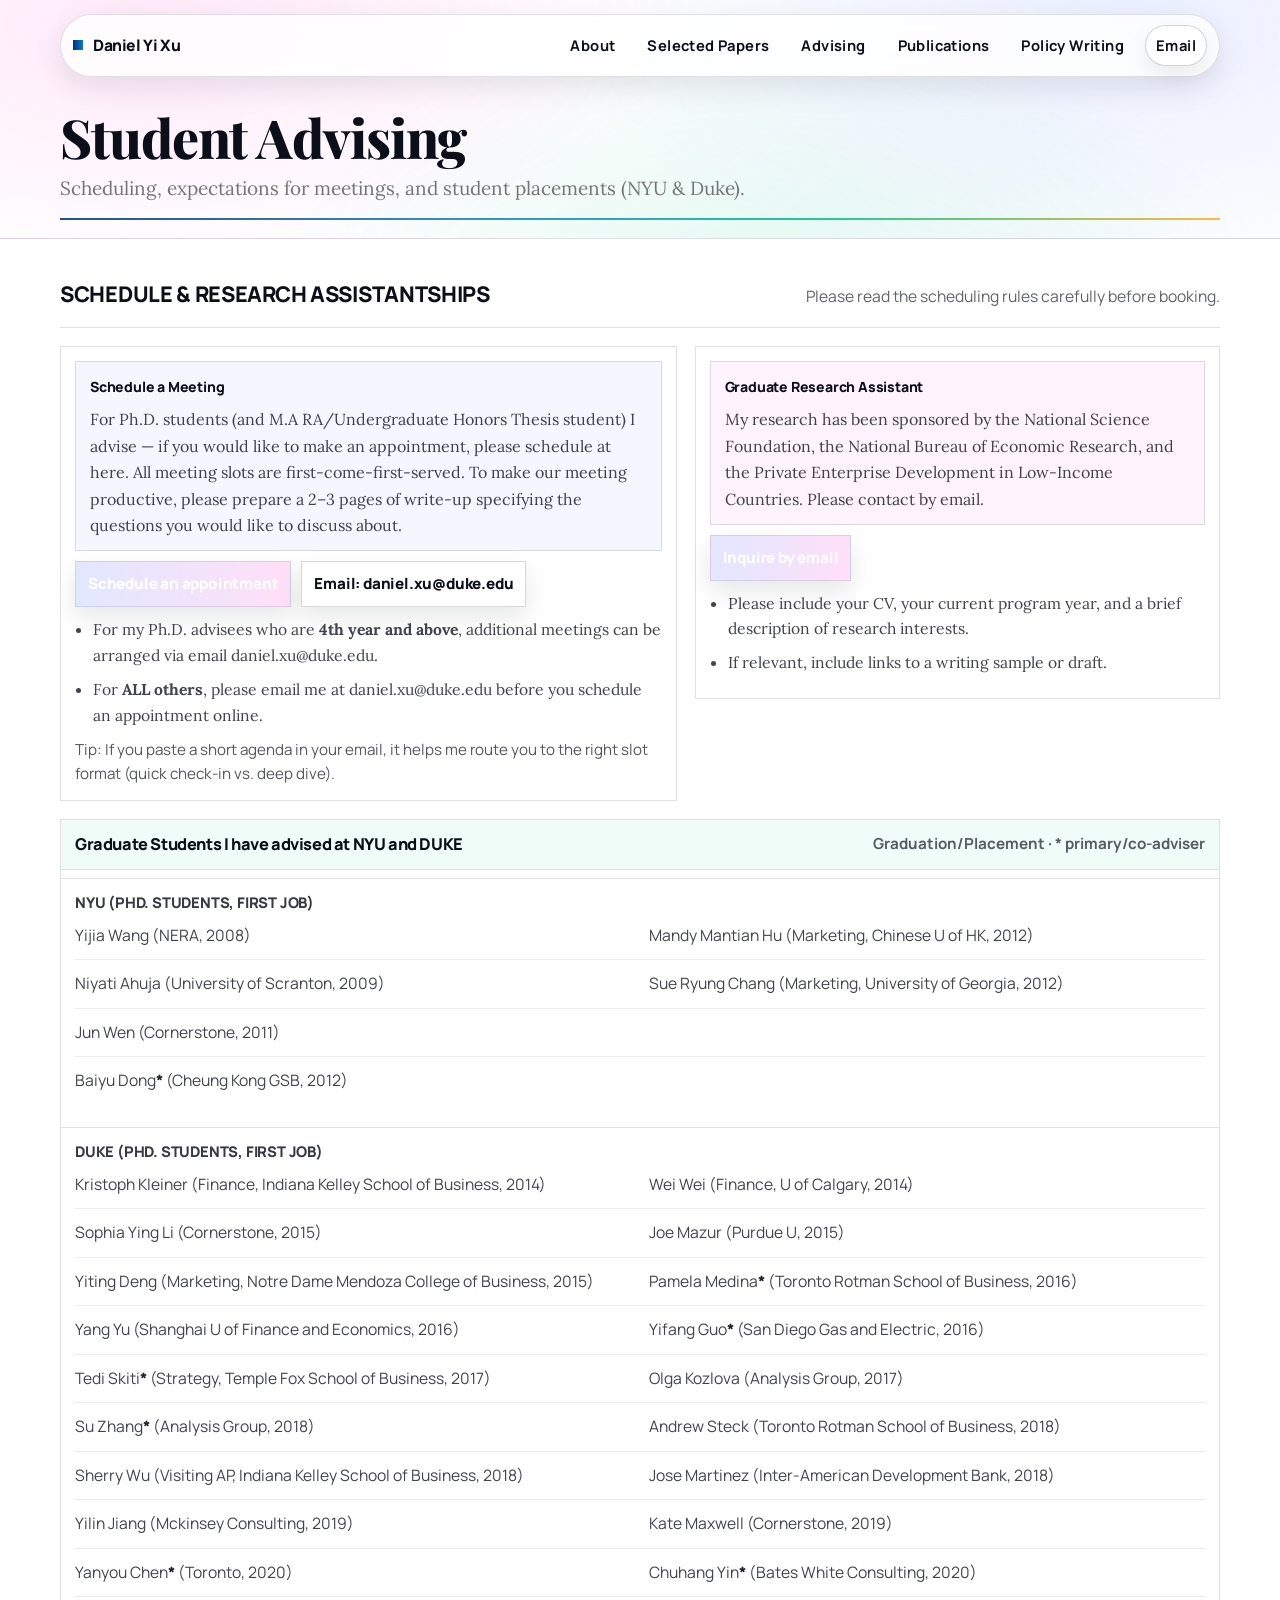
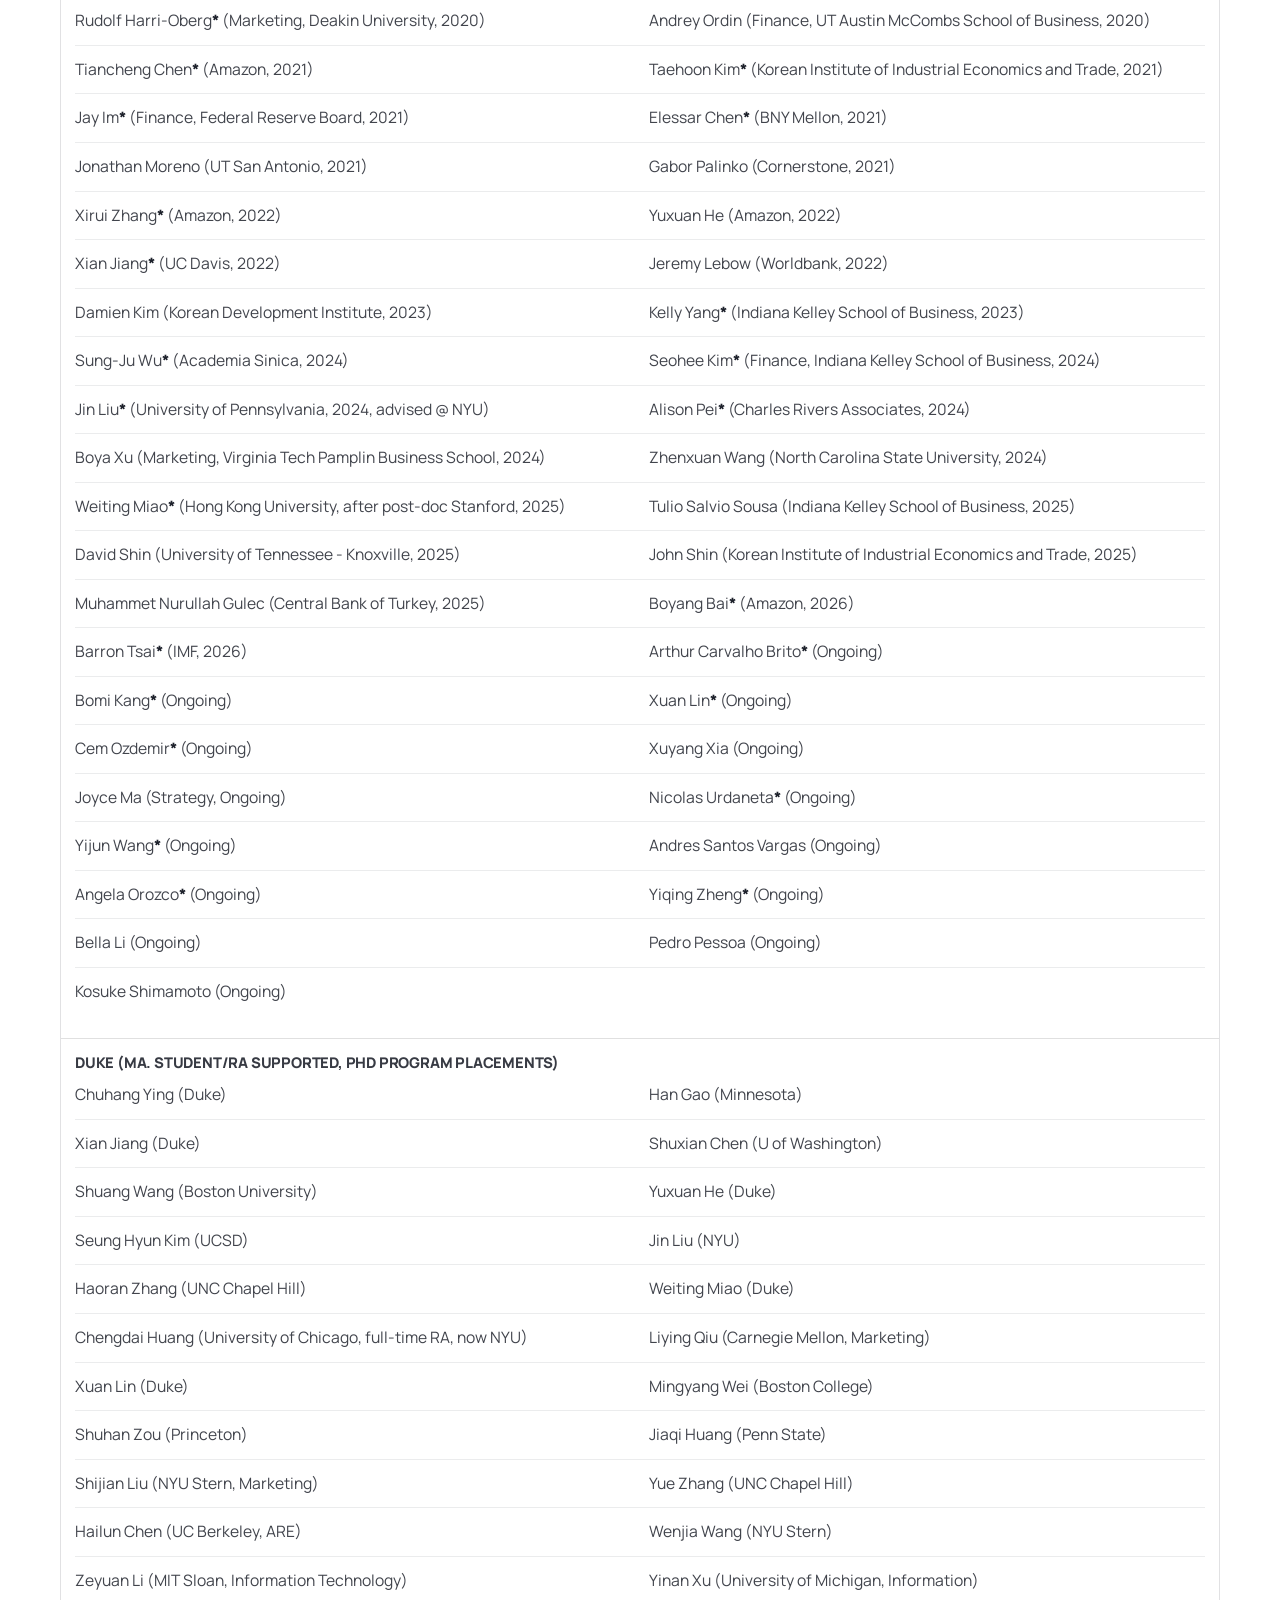
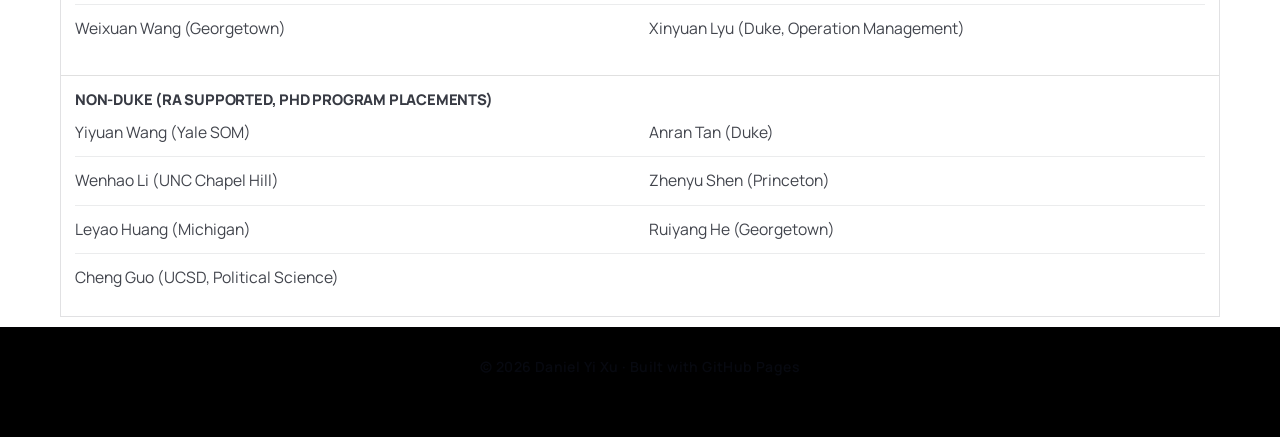
==== commit 116fcea7: "Update advising.html" ====
--- a/advising.html
+++ b/advising.html
@@ -6,10 +6,10 @@
   <title>Advising — Daniel Yi Xu</title>
   <meta name="description" content="Student advising, meeting scheduling, and graduate advising history for Daniel Yi Xu." />
 
-  <!-- Clean, modern font -->
   <link rel="preconnect" href="https://fonts.googleapis.com">
   <link rel="preconnect" href="https://fonts.gstatic.com" crossorigin>
-  <link href="https://fonts.googleapis.com/css2?family=Manrope:wght@400;500;600;700;800&display=swap" rel="stylesheet">
+  <link href="https://fonts.googleapis.com/css2?family=Lora:ital,wght@0,400;0,700;1,400&family=Manrope:wght@400;700;800&family=Playfair+Display:wght@400&display=swap" rel="stylesheet">
+  <link rel="stylesheet" href="site.css">
 
   <style>
     :root{
--- a/site.css
+++ b/site.css
@@ -0,0 +1,897 @@
+/* ============================================================
+   site.css — Universal stylesheet for danielxu.github.io
+   Wired-inspired editorial redesign
+   Fonts: Playfair Display (display), Lora (body serif), Manrope (sans/UI)
+   ============================================================ */
+
+/* ---- Google Fonts import (add this ONE link tag in <head>) ---
+   <link rel="preconnect" href="https://fonts.googleapis.com">
+   <link rel="preconnect" href="https://fonts.gstatic.com" crossorigin>
+   <link href="https://fonts.googleapis.com/css2?family=Lora:ital,wght@0,400;0,700;1,400&family=Manrope:wght@400;700;800&family=Playfair+Display:wght@400&display=swap" rel="stylesheet">
+   ---------------------------------------------------------------- */
+
+/* ============================================================
+   Design tokens
+   ============================================================ */
+:root {
+  /* Color */
+  --ink:         #000000;
+  --ink-soft:    #1a1a1a;
+  --body:        #757575;
+  --hairline:    #e0e0e0;
+  --canvas:      #ffffff;
+  --canvas-soft: #f5f5f5;
+  --link:        #057dbc;
+
+  /* Duke accent (used only for the gradient rule and the brand dot) */
+  --duke-1: #003087;
+  --duke-2: #0F7BC4;
+
+  /* Typography families */
+  --f-display: "Playfair Display", "Times New Roman", Georgia, serif;
+  --f-serif:   Lora, "Source Serif Pro", Georgia, "Times New Roman", serif;
+  --f-sans:    Manrope, "Helvetica Neue", Helvetica, Arial, sans-serif;
+
+  /* Type scale */
+  --t-hero:   clamp(2.4rem, 5vw, 4rem);   /* 64px equiv */
+  --t-lg:     clamp(1.8rem, 3.5vw, 3rem); /* 48px equiv */
+  --t-md:     clamp(1.4rem, 2.5vw, 2rem); /* 32px equiv */
+  --t-sm:     clamp(1.1rem, 1.8vw, 1.625rem); /* 26px equiv */
+  --t-xs:     1.25rem;                    /* 20px — sans bold */
+  --t-body-lg: 1.1875rem;                 /* 19px serif lead */
+  --t-body:   1rem;                       /* 16px serif body */
+  --t-ui:     1.0625rem;                  /* 17px sans */
+  --t-sm-ui:  0.875rem;                   /* 14px sans */
+  --t-byline: 0.795rem;                   /* 12.73px */
+  --t-caption: 0.75rem;                   /* 12px */
+  --t-btn:    1rem;                       /* 16px button */
+
+  /* Spacing (4px base) */
+  --sp-xxs: 2px;
+  --sp-xs:  4px;
+  --sp-sm:  8px;
+  --sp-md:  12px;
+  --sp-lg:  16px;
+  --sp-xl:  20px;
+  --sp-2xl: 24px;
+  --sp-3xl: 32px;
+  --sp-4xl: 48px;
+
+  /* Layout */
+  --maxw: 1160px;
+  --gutter: clamp(14px, 2.2vw, 22px);
+}
+
+/* ============================================================
+   Reset & base
+   ============================================================ */
+*, *::before, *::after { box-sizing: border-box; }
+html, body { height: 100%; }
+html { scroll-behavior: smooth; }
+
+body {
+  margin: 0;
+  background: var(--canvas);
+  color: var(--ink);
+  font-family: var(--f-sans);
+  font-size: var(--t-body);
+  line-height: 1.6;
+  -webkit-font-smoothing: antialiased;
+  -moz-osx-font-smoothing: grayscale;
+  overflow-x: hidden;
+}
+
+a {
+  color: inherit;
+  text-decoration: none;
+}
+a:hover {
+  text-decoration: underline;
+  text-underline-offset: 3px;
+}
+
+/* ============================================================
+   Layout helpers
+   ============================================================ */
+.wrap {
+  width: min(var(--maxw), calc(100% - var(--gutter) * 2));
+  margin: 0 auto;
+}
+
+.grid-2 {
+  display: grid;
+  grid-template-columns: 1.08fr 0.92fr;
+  gap: var(--sp-lg);
+  align-items: start;
+}
+.grid-2 > .col {
+  display: flex;
+  flex-direction: column;
+  gap: var(--sp-lg);
+}
+
+@media (max-width: 980px) {
+  .grid-2 { grid-template-columns: 1fr; }
+}
+
+/* ============================================================
+   Navigation
+   ============================================================ */
+header {
+  position: fixed;
+  top: 14px;
+  left: 0;
+  right: 0;
+  z-index: 1000;
+  pointer-events: none;
+}
+
+.nav-bar {
+  pointer-events: auto;
+  width: min(var(--maxw), calc(100% - var(--gutter) * 2));
+  margin: 0 auto;
+  display: flex;
+  align-items: center;
+  justify-content: space-between;
+  gap: var(--sp-md);
+
+  padding: var(--sp-sm) var(--sp-md);
+  border: 1px solid var(--hairline);
+  background: rgba(255, 255, 255, 0.92);
+  backdrop-filter: blur(12px);
+  -webkit-backdrop-filter: blur(12px);
+
+  /* Wired: no border-radius on interactive surfaces — but pill nav is kept
+     for the floating effect since this isn't a button/input */
+  border-radius: 999px;
+}
+
+/* Brand */
+.brand {
+  display: flex;
+  align-items: center;
+  gap: var(--sp-sm);
+  min-width: 200px;
+}
+
+.sig {
+  width: 10px;
+  height: 10px;
+  background: linear-gradient(90deg, var(--duke-1), var(--duke-2));
+  flex-shrink: 0;
+}
+
+.brand strong {
+  font-family: var(--f-sans);
+  font-weight: 800;
+  font-size: var(--t-sm-ui);
+  letter-spacing: -0.3px;
+}
+
+/* Primary nav links */
+nav.primary {
+  display: flex;
+  align-items: center;
+  gap: var(--sp-xs);
+  flex-wrap: wrap;
+  justify-content: flex-end;
+}
+
+.link {
+  font-family: var(--f-sans);
+  font-weight: 700;
+  font-size: var(--t-sm-ui);
+  letter-spacing: 0.4px;
+  padding: var(--sp-sm) var(--sp-md);
+  border: 1px solid transparent;
+  transition: border-color 0.1s, background 0.1s;
+}
+.link:hover {
+  text-decoration: none;
+  border-color: var(--hairline);
+  background: var(--canvas);
+}
+.link.cta {
+  border: 1px solid var(--ink);   /* Wired: solid ink border on CTAs */
+  background: var(--canvas);
+  border-radius: 999px;           /* only the nav Email CTA stays pill */
+}
+.link.cta:hover { background: var(--canvas-soft); }
+
+/* Hamburger */
+.menu-btn {
+  display: none;
+  border: 1px solid var(--hairline);
+  background: var(--canvas);
+  padding: var(--sp-sm) var(--sp-md);
+  font-family: var(--f-sans);
+  font-weight: 800;
+  font-size: var(--t-sm-ui);
+  letter-spacing: 0.4px;
+  cursor: pointer;
+  border-radius: 18px;
+}
+
+@media (max-width: 980px) {
+  nav.primary { display: none; }
+  .menu-btn { display: inline-flex; align-items: center; gap: var(--sp-sm); }
+}
+
+/* Mobile menu panel — square (Wired rule) */
+.menu-panel {
+  pointer-events: auto;
+  width: min(var(--maxw), calc(100% - var(--gutter) * 2));
+  margin: 10px auto 0;
+  border: 1px solid var(--hairline);
+  background: rgba(255, 255, 255, 0.96);
+  backdrop-filter: blur(12px);
+  -webkit-backdrop-filter: blur(12px);
+  display: none;
+  border-radius: 0; /* square — Wired signature */
+  overflow: hidden;
+}
+.menu-panel.open { display: block; }
+.menu-panel a {
+  display: block;
+  padding: var(--sp-md) var(--sp-lg);
+  border-top: 1px solid var(--hairline);
+  font-family: var(--f-sans);
+  font-weight: 800;
+  font-size: var(--t-sm-ui);
+  letter-spacing: 0.4px;
+  text-decoration: none;
+  text-align: center;
+}
+.menu-panel a:first-child { border-top: 0; }
+.menu-panel a:hover { background: var(--canvas-soft); }
+
+/* ============================================================
+   Page hero (non-index pages: Advising, Publications, Vox)
+   ============================================================ */
+.page-hero {
+  padding: calc(84px + var(--sp-4xl)) 0 var(--sp-3xl);
+  border-bottom: 1px solid var(--hairline);
+  background: var(--canvas); /* clean white — Wired editorial flat */
+}
+
+.page-hero h1 {
+  margin: 0 0 var(--sp-sm);
+  font-family: var(--f-display);
+  font-size: var(--t-lg);
+  font-weight: 400;            /* Wired: elegance at weight 400 */
+  line-height: 1.05;
+  letter-spacing: -0.4px;
+}
+
+.page-hero .subtitle {
+  margin: 0 0 var(--sp-md);
+  font-family: var(--f-serif);
+  font-size: var(--t-body-lg);
+  color: var(--body);
+  max-width: 72ch;
+  line-height: 1.65;
+}
+
+/* Thin Duke gradient rule — stays as brand accent, used sparingly */
+.color-rule {
+  height: 2px;
+  background: linear-gradient(90deg, var(--duke-1), var(--duke-2));
+  margin: var(--sp-lg) 0 0;
+  opacity: 0.85;
+}
+
+/* ============================================================
+   Index hero (full-screen video)
+   ============================================================ */
+.hero {
+  position: relative;
+  min-height: 100vh;
+  display: flex;
+  align-items: flex-end;
+  padding: calc(84px + var(--sp-4xl)) 0 var(--sp-4xl);
+  border-bottom: 1px solid var(--hairline);
+  overflow: hidden;
+}
+
+.hero-video {
+  position: absolute;
+  inset: 0;
+  z-index: 0;
+  overflow: hidden;
+  background: var(--canvas-soft);
+}
+.hero-video iframe {
+  position: absolute;
+  top: 50%; left: 50%;
+  width: 140%;
+  height: 140%;
+  transform: translate(-50%, -50%);
+  border: 0;
+}
+
+.hero-overlay {
+  position: absolute;
+  inset: 0;
+  z-index: 1;
+  background: linear-gradient(180deg, rgba(255,255,255,0.6), rgba(255,255,255,0.92) 70%, rgba(255,255,255,0.98));
+  pointer-events: none;
+}
+
+.hero-inner {
+  position: relative;
+  z-index: 2;
+}
+
+.hero-grid {
+  display: grid;
+  grid-template-columns: 1.25fr 0.75fr;
+  gap: var(--sp-lg);
+  align-items: end;
+}
+@media (max-width: 980px) {
+  .hero-grid { grid-template-columns: 1fr; }
+  .hero-video iframe { width: 190%; height: 190%; }
+}
+
+/* Hero headline — display serif at weight 400 (Wired-style) */
+.hero h1 {
+  margin: 0 0 var(--sp-sm);
+  font-family: var(--f-display);
+  font-size: var(--t-hero);
+  font-weight: 400;
+  line-height: 1.02;
+  letter-spacing: -0.5px;
+}
+
+.subtitle {
+  margin: 0 0 var(--sp-md);
+  font-family: var(--f-serif);
+  font-size: var(--t-body-lg);
+  color: var(--ink-soft);
+  max-width: 70ch;
+  line-height: 1.65;
+}
+
+/* Chips / research-area tags */
+.chips {
+  display: flex;
+  flex-wrap: wrap;
+  gap: var(--sp-sm);
+  margin-top: var(--sp-sm);
+}
+.chip {
+  font-family: var(--f-sans);
+  font-weight: 700;
+  font-size: var(--t-sm-ui);
+  letter-spacing: 0.4px;
+  padding: var(--sp-sm) var(--sp-md);
+  border: 1px solid var(--hairline);
+  background: var(--canvas);
+  border-radius: 0; /* Wired: square */
+}
+
+/* CTA row */
+.cta-row {
+  display: flex;
+  flex-wrap: wrap;
+  gap: var(--sp-sm);
+  margin-top: var(--sp-lg);
+}
+
+/* Quick-links panel (hero sidebar) */
+.panel {
+  border: 1px solid var(--hairline);
+  background: var(--canvas);
+  padding: var(--sp-lg);
+}
+.panel h3 {
+  margin: 0 0 var(--sp-md);
+  font-family: var(--f-sans);
+  font-size: var(--t-sm-ui);
+  font-weight: 800;
+  letter-spacing: 0.6px;
+  text-transform: uppercase;
+}
+.list {
+  margin: 0;
+  padding-left: var(--sp-lg);
+  font-family: var(--f-sans);
+  font-size: var(--t-sm-ui);
+  color: var(--ink-soft);
+}
+.list li { margin: var(--sp-sm) 0; }
+.list a {
+  border-bottom: 1px solid var(--hairline);
+  padding-bottom: 1px;
+}
+.list a:hover {
+  border-bottom-color: var(--ink);
+  text-decoration: none;
+}
+
+/* ============================================================
+   Buttons
+   ============================================================ */
+.btn {
+  display: inline-flex;
+  align-items: center;
+  gap: var(--sp-sm);
+  padding: var(--sp-md) var(--sp-xl);
+  border: 1px solid var(--ink);  /* Wired: always outlined with ink */
+  background: var(--canvas);
+  font-family: var(--f-sans);
+  font-weight: 700;
+  font-size: var(--t-btn);
+  letter-spacing: 0.3px;
+  border-radius: 0;              /* Wired: no rounding */
+  cursor: pointer;
+  transition: background 0.1s, color 0.1s;
+}
+.btn:hover {
+  text-decoration: none;
+  background: var(--ink);
+  color: var(--canvas);
+}
+
+.btn.primary {
+  background: var(--ink);
+  color: var(--canvas);
+  border-color: var(--ink);
+}
+.btn.primary:hover {
+  background: var(--ink-soft);
+  border-color: var(--ink-soft);
+}
+
+.btn-row {
+  display: flex;
+  flex-wrap: wrap;
+  gap: var(--sp-sm);
+  margin-top: var(--sp-sm);
+}
+.top-actions {
+  display: flex;
+  flex-wrap: wrap;
+  gap: var(--sp-sm);
+  margin-top: var(--sp-md);
+}
+
+/* ============================================================
+   Section heads
+   ============================================================ */
+main { padding: var(--sp-3xl) 0 var(--sp-xl); }
+
+.section-head {
+  display: flex;
+  align-items: baseline;
+  justify-content: space-between;
+  gap: var(--sp-lg);
+  padding: var(--sp-md) 0 var(--sp-lg);
+  border-bottom: 1px solid var(--hairline);
+  margin-bottom: var(--sp-lg);
+}
+.section-head h2 {
+  margin: 0;
+  font-family: var(--f-sans);
+  font-size: var(--t-sm-ui);
+  font-weight: 800;
+  text-transform: uppercase;
+  letter-spacing: 0.6px;
+}
+.section-head .hint {
+  font-family: var(--f-sans);
+  font-size: var(--t-sm-ui);
+  color: var(--body);
+  max-width: 72ch;
+}
+@media (max-width: 820px) {
+  .section-head { flex-direction: column; align-items: flex-start; }
+}
+
+/* ============================================================
+   Cards (generic)
+   ============================================================ */
+.card {
+  border: 1px solid var(--hairline);
+  background: var(--canvas);
+  padding: var(--sp-lg);
+}
+.card h3 {
+  margin: 0 0 var(--sp-md);
+  font-family: var(--f-sans);
+  font-weight: 800;
+  font-size: var(--t-sm-ui);
+  text-transform: uppercase;
+  letter-spacing: 0.4px;
+  display: flex;
+  align-items: center;
+  justify-content: space-between;
+  gap: var(--sp-sm);
+}
+
+/* Topic tag inside card header */
+.tagline {
+  font-family: var(--f-sans);
+  font-size: var(--t-sm-ui);
+  font-weight: 700;
+  letter-spacing: 0.4px;
+  text-transform: uppercase;
+  padding: var(--sp-xs) var(--sp-sm);
+  border: 1px solid var(--hairline);
+  background: var(--canvas-soft);
+  color: var(--ink-soft);
+  white-space: nowrap;
+  border-radius: 0;
+}
+
+/* Callout block inside card */
+.callout {
+  border: 1px solid var(--hairline);
+  background: var(--canvas-soft);
+  padding: var(--sp-md);
+}
+.callout strong {
+  font-family: var(--f-sans);
+  font-weight: 800;
+  font-size: var(--t-sm-ui);
+  letter-spacing: 0.4px;
+}
+.callout p {
+  margin: var(--sp-sm) 0 0;
+  font-family: var(--f-serif);
+  font-size: var(--t-body);
+  color: var(--ink-soft);
+  line-height: 1.65;
+}
+
+.small {
+  font-family: var(--f-sans);
+  font-size: var(--t-sm-ui);
+  color: var(--body);
+  margin-top: var(--sp-md);
+}
+
+.bullets {
+  margin: var(--sp-sm) 0 0;
+  padding-left: var(--sp-lg);
+  font-family: var(--f-serif);
+  font-size: var(--t-body);
+  color: var(--ink-soft);
+  line-height: 1.65;
+}
+.bullets li { margin: var(--sp-sm) 0; }
+
+/* ============================================================
+   Papers (selected + publications)
+   ============================================================ */
+.paper {
+  padding: var(--sp-md) 0;
+  border-top: 1px solid var(--hairline);
+}
+.paper:first-of-type { border-top: 0; padding-top: 0; }
+
+.paper strong {
+  display: block;
+  font-family: var(--f-serif);
+  font-weight: 700;
+  font-size: var(--t-body);
+  line-height: 1.45;
+}
+.paper strong a {
+  border-bottom: 1px solid var(--hairline);
+  padding-bottom: 1px;
+}
+.paper strong a:hover {
+  border-bottom-color: var(--ink);
+  text-decoration: none;
+}
+
+.meta {
+  margin-top: var(--sp-xs);
+  font-family: var(--f-sans);
+  font-size: var(--t-sm-ui);
+  color: var(--body);
+  line-height: 1.5;
+}
+.journal {
+  font-weight: 700;
+  color: var(--ink-soft);
+}
+
+/* ============================================================
+   Roles (index page)
+   ============================================================ */
+.roles-grid {
+  display: grid;
+  grid-template-columns: 1.15fr 0.85fr;
+  gap: var(--sp-lg);
+  align-items: start;
+}
+@media (max-width: 980px) { .roles-grid { grid-template-columns: 1fr; } }
+
+.role {
+  border: 0;
+  border-top: 1px solid var(--hairline);
+  padding: var(--sp-md) 0;
+  margin-bottom: 0;
+}
+.role:first-child { border-top: 0; padding-top: 0; }
+.role .t {
+  font-family: var(--f-sans);
+  font-weight: 700;
+  font-size: var(--t-sm-ui);
+  letter-spacing: -0.1px;
+}
+.role .m {
+  font-family: var(--f-sans);
+  font-size: var(--t-sm-ui);
+  color: var(--body);
+  margin-top: var(--sp-xs);
+}
+
+.media-card {
+  border: 1px solid var(--hairline);
+  background: var(--canvas);
+  overflow: hidden;
+}
+.media-card img {
+  width: 100%;
+  height: 320px;
+  object-fit: cover;
+  display: block;
+}
+.media-card p {
+  padding: var(--sp-md);
+  border-top: 1px solid var(--hairline);
+  font-family: var(--f-serif);
+  font-size: var(--t-body);
+  color: var(--ink-soft);
+  line-height: 1.65;
+  margin: 0;
+}
+
+/* ============================================================
+   Year blocks (Publications page)
+   ============================================================ */
+.year-block {
+  border: 1px solid var(--hairline);
+  background: var(--canvas);
+  margin-bottom: var(--sp-lg);
+}
+.year-head {
+  display: flex;
+  align-items: center;
+  justify-content: space-between;
+  gap: var(--sp-md);
+  padding: var(--sp-md);
+  border-bottom: 1px solid var(--hairline);
+  background: var(--canvas-soft);
+}
+.year-head strong {
+  font-family: var(--f-display);
+  font-weight: 400;
+  font-size: var(--t-sm);
+  letter-spacing: -0.3px;
+}
+.year-head span {
+  font-family: var(--f-sans);
+  font-size: var(--t-sm-ui);
+  color: var(--body);
+  font-weight: 700;
+}
+.year-block .paper { padding: var(--sp-md); border-top: 1px solid var(--hairline); }
+.year-block .paper:first-of-type { border-top: 0; padding-top: var(--sp-md); }
+
+/* ============================================================
+   Advising blocks
+   ============================================================ */
+.block {
+  border: 1px solid var(--hairline);
+  background: var(--canvas);
+  margin-top: var(--sp-lg);
+}
+.block-head {
+  display: flex;
+  align-items: center;
+  justify-content: space-between;
+  gap: var(--sp-md);
+  padding: var(--sp-md);
+  border-bottom: 1px solid var(--hairline);
+  background: var(--canvas-soft);
+}
+.block-head strong {
+  font-family: var(--f-sans);
+  font-weight: 800;
+  font-size: var(--t-sm-ui);
+  letter-spacing: 0.2px;
+}
+.block-head span {
+  font-family: var(--f-sans);
+  font-size: var(--t-sm-ui);
+  color: var(--body);
+  font-weight: 700;
+}
+
+.subhead {
+  padding: var(--sp-md) var(--sp-lg) 0;
+  font-family: var(--f-sans);
+  font-weight: 800;
+  font-size: var(--t-sm-ui);
+  letter-spacing: 0.6px;
+  text-transform: uppercase;
+  color: var(--ink-soft);
+  border-top: 1px solid var(--hairline);
+  margin-top: var(--sp-sm);
+}
+.subhead:first-of-type { border-top: 0; }
+
+.list-rows { padding: var(--sp-sm) var(--sp-lg) var(--sp-lg); }
+
+.row {
+  display: grid;
+  grid-template-columns: 1fr 1fr;
+  gap: var(--sp-lg);
+  padding: var(--sp-md) 0;
+  border-top: 1px solid var(--hairline);
+}
+.row:first-child { border-top: 0; padding-top: 0; }
+
+.cell {
+  font-family: var(--f-sans);
+  font-size: var(--t-sm-ui);
+  color: var(--ink-soft);
+  line-height: 1.5;
+}
+.cell b { color: var(--ink); }
+
+.star { font-weight: 800; color: var(--ink); }
+
+@media (max-width: 980px) { .row { grid-template-columns: 1fr; } }
+
+/* ============================================================
+   Policy Writing (Vox) page
+   ============================================================ */
+.platform-section { margin-bottom: var(--sp-3xl); }
+
+.platform-badge {
+  display: inline-block;
+  font-family: var(--f-sans);
+  font-size: var(--t-caption);
+  font-weight: 800;
+  text-transform: uppercase;
+  letter-spacing: 0.6px;
+  padding: var(--sp-xxs) var(--sp-sm);
+  border: 1px solid currentColor;
+  border-radius: 0; /* Wired: square */
+  margin-bottom: var(--sp-sm);
+}
+.badge-voxeu    { color: #2b5be8; background: rgba(43,91,232,.06); }
+.badge-voxchina { color: #c0392b; background: rgba(192,57,43,.06); }
+.badge-voxdev   { color: #117a65; background: rgba(17,122,101,.06); }
+.badge-bfi      { color: #6d3a9c; background: rgba(109,58,156,.06); }
+.badge-nber     { color: #b5451b; background: rgba(181,69,27,.06); }
+
+.vox-article {
+  border: 0;
+  border-top: 1px solid var(--hairline); /* Wired story-row style */
+  padding: var(--sp-lg) 0;
+  background: var(--canvas);
+}
+.vox-article:first-child { border-top: 0; padding-top: 0; }
+
+.vox-article h3 {
+  margin: 0 0 var(--sp-xs);
+  font-family: var(--f-serif);
+  font-weight: 700;
+  font-size: var(--t-body-lg);
+  line-height: 1.35;
+}
+.vox-article h3 a {
+  border-bottom: 1px solid var(--hairline);
+  padding-bottom: 1px;
+}
+.vox-article h3 a:hover {
+  border-bottom-color: var(--ink);
+  text-decoration: none;
+}
+
+.vox-meta {
+  font-family: var(--f-sans);
+  font-size: var(--t-sm-ui);
+  color: var(--body);
+  margin-bottom: var(--sp-sm);
+  letter-spacing: 0.2px;
+}
+
+.vox-desc {
+  font-family: var(--f-serif);
+  font-size: var(--t-body);
+  color: var(--ink-soft);
+  line-height: 1.65;
+  margin: 0 0 var(--sp-sm);
+}
+
+.paper-link {
+  display: inline-flex;
+  align-items: center;
+  gap: var(--sp-xs);
+  font-family: var(--f-sans);
+  font-size: var(--t-sm-ui);
+  font-weight: 700;
+  color: var(--link);
+  border-bottom: 1px solid rgba(5,125,188,.3);
+  padding-bottom: 1px;
+}
+.paper-link::before { content: "→"; font-size: 0.9em; }
+.paper-link:hover { border-bottom-color: var(--link); text-decoration: none; }
+
+/* ============================================================
+   Teaching page (bare-bones, styled to match)
+   ============================================================ */
+.teaching-list {
+  list-style: none;
+  margin: 0;
+  padding: 0;
+}
+.teaching-list li {
+  padding: var(--sp-md) 0;
+  border-top: 1px solid var(--hairline);
+  font-family: var(--f-sans);
+  font-size: var(--t-sm-ui);
+}
+.teaching-list li:first-child { border-top: 0; }
+.teaching-list strong { font-weight: 800; }
+
+/* ============================================================
+   Footer
+   ============================================================ */
+footer {
+  padding: var(--sp-4xl) 0 var(--sp-4xl);
+  border-top: 1px solid var(--hairline);
+  background: var(--ink);        /* Wired: black footer */
+  color: rgba(255,255,255,0.7);
+  font-family: var(--f-sans);
+  font-weight: 400;
+  font-size: var(--t-sm-ui);
+  letter-spacing: 0.4px;
+  text-align: center;
+}
+footer a { color: rgba(255,255,255,0.55); }
+footer a:hover { color: #fff; text-decoration: none; border-bottom: 1px solid rgba(255,255,255,.4); }
+
+/* ============================================================
+   Focus / accessibility
+   ============================================================ */
+:focus-visible {
+  outline: 2px solid var(--link);
+  outline-offset: 3px;
+}
+
+/* ============================================================
+   Mobile refinements ≤ 600px
+   ============================================================ */
+@media (max-width: 600px) {
+  .brand           { min-width: 0; }
+  .wrap,
+  .nav-bar,
+  .menu-panel      { width: calc(100% - 28px); }
+  .cta-row,
+  .btn-row,
+  .top-actions     { flex-direction: column; }
+  .cta-row .btn,
+  .btn-row .btn,
+  .top-actions .btn{ width: 100%; justify-content: center; }
+  .block-head      { flex-direction: column; align-items: flex-start; gap: var(--sp-xs); }
+  .year-head       { flex-direction: column; align-items: flex-start; gap: 2px; }
+  .card h3         { flex-direction: column; align-items: flex-start; }
+  .tagline         { white-space: normal; font-size: 0.82rem; }
+  .chip            { font-size: 0.82rem; padding: var(--sp-xs) var(--sp-sm); }
+}
+
+/* ============================================================
+   Reduced motion
+   ============================================================ */
+@media (prefers-reduced-motion: reduce) {
+  html { scroll-behavior: auto; }
+  *, *::before, *::after { transition: none !important; }
+}
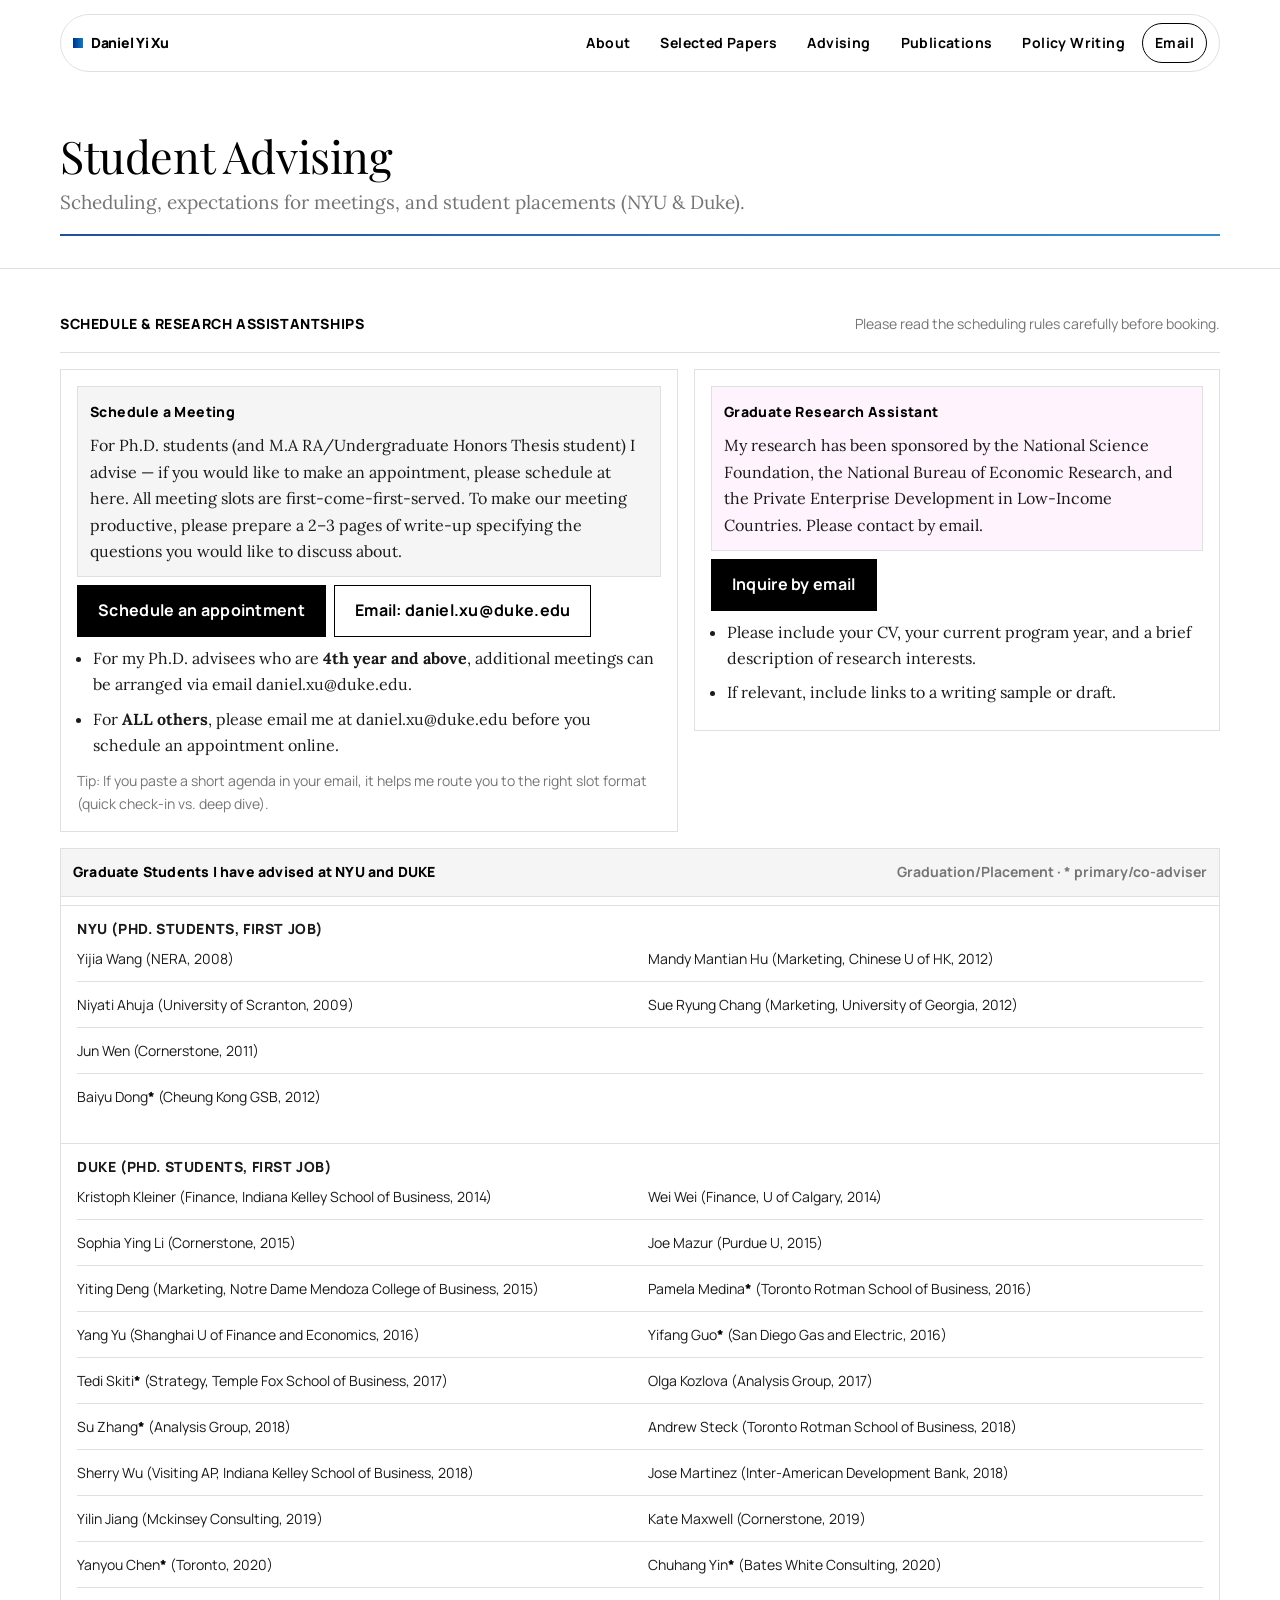
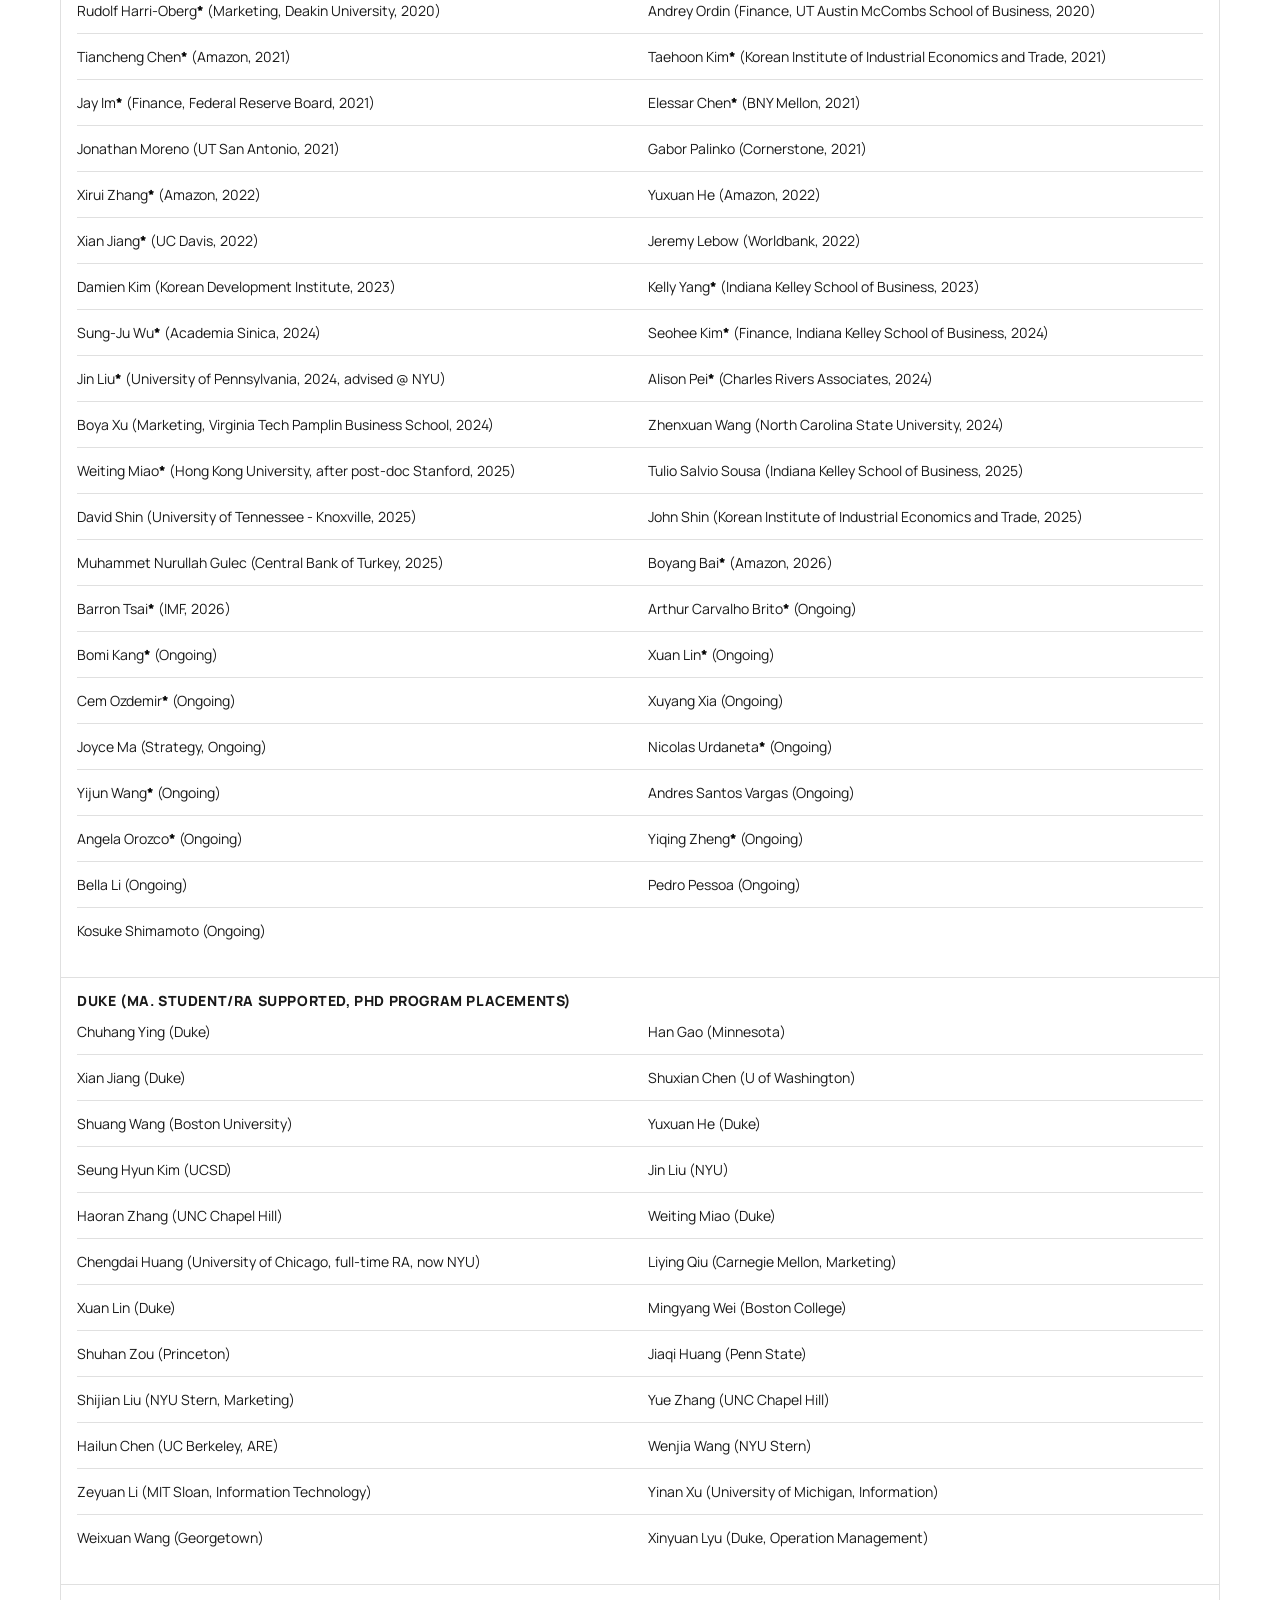
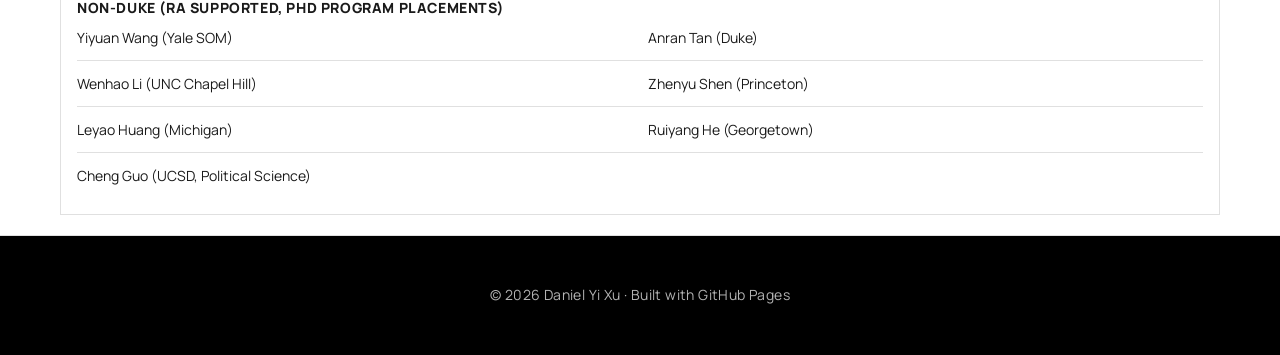
==== commit 816fc435: "Update advising.html" ====
--- a/advising.html
+++ b/advising.html
@@ -10,398 +10,6 @@
   <link rel="preconnect" href="https://fonts.gstatic.com" crossorigin>
   <link href="https://fonts.googleapis.com/css2?family=Lora:ital,wght@0,400;0,700;1,400&family=Manrope:wght@400;700;800&family=Playfair+Display:wght@400&display=swap" rel="stylesheet">
   <link rel="stylesheet" href="site.css">
-
-  <style>
-    :root{
-      --bg: #ffffff;
-      --text: #0b0f1a;
-      --muted: rgba(11,15,26,.65);
-      --line: rgba(11,15,26,.12);
-      --shadow: 0 18px 40px rgba(10,15,25,.12);
-
-      /* Vibrant accents (used sparingly) */
-      --a1: #003087;   /* Duke Blue */
-      --a2: #0F7BC4;   /* Duke accent blue */
-      --a3: #00C389;   /* green */
-      --a4: #FFB020;   /* amber */
-
-      --maxw: 1160px;
-      --pad: clamp(18px, 2.4vw, 26px);
-      --h1: clamp(2.0rem, 4.2vw, 3.4rem);
-      --h2: clamp(1.05rem, 2.0vw, 1.35rem);
-      --p:  clamp(1.0rem, 1.4vw, 1.08rem);
-    }
-
-    *{ box-sizing:border-box; }
-    html,body{ height:100%; }
-    html{ scroll-behavior:smooth; }
-    body{
-      margin:0;
-      background: var(--bg);
-      color: var(--text);
-      font-family: Manrope, ui-sans-serif, system-ui, -apple-system, Segoe UI, Roboto, Helvetica, Arial;
-      line-height: 1.55;
-      -webkit-font-smoothing: antialiased;
-      -moz-osx-font-smoothing: grayscale;
-      overflow-x:hidden;
-    }
-
-    a{ color: inherit; text-decoration: none; }
-    a:hover{ text-decoration: underline; text-underline-offset: 3px; }
-    .wrap{ width: min(var(--maxw), calc(100% - 44px)); margin: 0 auto; }
-
-    /* =========================
-       Top nav (matches site)
-       ========================= */
-    header{
-      position: fixed;
-      top: 14px;
-      left: 0;
-      right: 0;
-      z-index: 1000;
-      pointer-events: none;
-    }
-    .nav-bar{
-      pointer-events: auto;
-      width: min(var(--maxw), calc(100% - 44px));
-      margin: 0 auto;
-      display:flex;
-      align-items:center;
-      justify-content:space-between;
-      gap: 12px;
-
-      padding: 10px 12px;
-      border: 1px solid var(--line);
-      background: rgba(255,255,255,.82);
-      backdrop-filter: blur(10px);
-      -webkit-backdrop-filter: blur(10px);
-      box-shadow: 0 10px 30px rgba(10,15,25,.10);
-      border-radius: 999px;
-    }
-
-    .brand{ display:flex; align-items:center; gap: 10px; min-width: 220px; }
-    .sig{ width: 10px; height: 10px; background: linear-gradient(90deg, var(--a1), var(--a2)); }
-    .brand strong{ font-weight: 800; letter-spacing: -0.4px; font-size: 0.98rem; line-height: 1.05; }
-
-    nav.primary{
-      display:flex;
-      align-items:center;
-      gap: 10px;
-      flex-wrap: wrap;
-      justify-content:flex-end;
-    }
-    .link{
-      font-weight: 700;
-      font-size: 0.92rem;
-      padding: 8px 10px;
-      border: 1px solid transparent;
-    }
-    .link:hover{
-      text-decoration:none;
-      border-color: var(--line);
-      background: rgba(255,255,255,.9);
-    }
-    .link.cta{
-      border-color: rgba(11,15,26,.18);
-      background: #fff;
-      box-shadow: 0 8px 22px rgba(10,15,25,.08);
-      border-radius: 999px;
-    }
-    .link.cta:hover{ border-color: rgba(11,15,26,.26); }
-
-    .menu-btn{
-      display:none;
-      border: 1px solid var(--line);
-      background: #fff;
-      padding: 8px 10px;
-      font-weight: 800;
-      letter-spacing: -0.2px;
-      border-radius: 18px;
-    }
-    @media (max-width: 980px){
-      nav.primary{ display:none; }
-      .menu-btn{ display:inline-flex; align-items:center; gap:8px; }
-    }
-
-    .menu-panel{
-      pointer-events: auto;
-      width: min(var(--maxw), calc(100% - 44px));
-      margin: 10px auto 0;
-      border: 1px solid var(--line);
-      background: rgba(255,255,255,.92);
-      backdrop-filter: blur(10px);
-      -webkit-backdrop-filter: blur(10px);
-      box-shadow: 0 10px 30px rgba(10,15,25,.10);
-      display:none;
-
-      border-radius: 0; /* NOT ROUND */
-      overflow: hidden;
-    }
-    .menu-panel.open{ display:block; }
-    .menu-panel a{
-      display:block;
-      padding: 12px 16px;
-      border-top: 1px solid rgba(11,15,26,.08);
-      font-weight: 800;
-      text-decoration:none;
-      text-align: center;
-    }
-    .menu-panel a:first-child{ border-top: 0; }
-    .menu-panel a:hover{ background: rgba(91,124,255,.08); }
-
-    /* =========================
-       Page hero
-       ========================= */
-    .page-hero{
-      padding: calc(84px + var(--pad)) 0 18px;
-      border-bottom: 1px solid var(--line);
-      overflow:hidden;
-      background:
-        radial-gradient(900px 420px at 12% 10%, rgba(255,79,216,.12), transparent 60%),
-        radial-gradient(900px 420px at 88% 12%, rgba(91,124,255,.12), transparent 62%),
-        radial-gradient(900px 420px at 60% 110%, rgba(0,195,137,.10), transparent 55%),
-        linear-gradient(180deg, rgba(255,255,255,1), rgba(255,255,255,1));
-    }
-    .page-hero h1{
-      margin: 0 0 8px;
-      font-size: var(--h1);
-      line-height: 1.02;
-      letter-spacing: -1.1px;
-      font-weight: 800;
-    }
-    .subtitle{
-      margin: 0 0 14px;
-      font-size: var(--p);
-      color: rgba(11,15,26,.82);
-      max-width: 90ch;
-    }
-    .color-rule{
-      height: 2px;
-      background: linear-gradient(90deg, var(--a1), var(--a2), var(--a3), var(--a4));
-      margin: 14px 0 0;
-      opacity: .85;
-    }
-
-    /* =========================
-       Sections
-       ========================= */
-    main{ padding: 26px 0 10px; }
-
-    .section-head{
-      display:flex;
-      align-items: baseline;
-      justify-content: space-between;
-      gap: 14px;
-      padding: 12px 0 16px;
-      border-bottom: 1px solid var(--line);
-      margin-bottom: 18px;
-    }
-    .section-head h2{
-      margin:0;
-      font-size: var(--h2);
-      text-transform: uppercase;
-      letter-spacing: -0.3px;
-      font-weight: 800;
-    }
-    .section-head .hint{
-      color: var(--muted);
-      font-size: 0.98rem;
-      max-width: 75ch;
-    }
-    @media (max-width: 820px){
-      .section-head{ flex-direction:column; align-items:flex-start; }
-    }
-
-    .grid-2{
-      display:grid;
-      grid-template-columns: 1.08fr .92fr;
-      gap: 18px;
-      align-items:start;
-    }
-    @media (max-width: 980px){
-      .grid-2{ grid-template-columns: 1fr; }
-    }
-
-    .card{
-      border: 1px solid rgba(11,15,26,.12);
-      background: #fff;
-      padding: 14px;
-    }
-
-    .callout{
-      border: 1px solid rgba(11,15,26,.12);
-      background: rgba(91,124,255,.06);
-      padding: 12px 14px;
-    }
-    .callout strong{ font-weight: 900; letter-spacing: -0.2px; }
-    .callout p{ margin: 8px 0 0; color: rgba(11,15,26,.78); }
-
-    .btn{
-      display:inline-flex;
-      align-items:center;
-      gap: 10px;
-      padding: 10px 12px;
-      border: 1px solid rgba(11,15,26,.16);
-      background: #fff;
-      font-weight: 900;
-      font-size: 0.95rem;
-      letter-spacing: -0.2px;
-      box-shadow: 0 10px 24px rgba(10,15,25,.10);
-      transition: transform .08s ease, box-shadow .2s ease;
-    }
-    .btn:hover{
-      text-decoration:none;
-      transform: translateY(-1px);
-      box-shadow: 0 14px 30px rgba(10,15,25,.12);
-    }
-    .btn.primary{
-      border-color: rgba(11,15,26,.10);
-      background: linear-gradient(90deg, rgba(91,124,255,.18), rgba(255,79,216,.18));
-    }
-    .btn-row{ display:flex; flex-wrap:wrap; gap:10px; margin-top: 10px; }
-
-    .small{
-      color: rgba(11,15,26,.70);
-      font-size: 0.95rem;
-      margin-top: 10px;
-    }
-
-    /* Lists */
-    .bullets{
-      margin: 10px 0 0;
-      padding-left: 18px;
-      color: rgba(11,15,26,.78);
-      font-size: 0.98rem;
-    }
-    .bullets li{ margin: 8px 0; }
-
-    /* Advisees blocks */
-    .block{
-      border: 1px solid rgba(11,15,26,.12);
-      background:#fff;
-      margin-top: 18px;
-    }
-    .block-head{
-      display:flex;
-      align-items:center;
-      justify-content:space-between;
-      gap: 12px;
-      padding: 12px 14px;
-      border-bottom: 1px solid rgba(11,15,26,.10);
-      background: rgba(0,195,137,.06);
-    }
-    .block-head strong{
-      font-weight: 900;
-      letter-spacing: -0.4px;
-      font-size: 1.02rem;
-    }
-    .block-head span{
-      color: rgba(11,15,26,.68);
-      font-weight: 700;
-      font-size: 0.95rem;
-    }
-
-    .subhead{
-      padding: 12px 14px 0;
-      font-weight: 900;
-      letter-spacing: -0.2px;
-      text-transform: uppercase;
-      font-size: 0.92rem;
-      color: rgba(11,15,26,.82);
-    }
-
-    /* Replace the grid with a column layout */
-    /* Two-column ROWS that stay aligned */
-    .list-rows{
-      padding: 10px 14px 14px;
-    }
-    
-    .row{
-      display: grid;
-      grid-template-columns: 1fr 1fr;
-      gap: 18px;
-      padding: 12px 0;
-      border-top: 1px solid rgba(11,15,26,.08); /* divider spans BOTH columns */
-    }
-    
-    .row:first-child{ border-top: 0; padding-top: 0; }
-    
-    .cell{
-      color: rgba(11,15,26,.78);
-      font-size: 0.98rem;
-    }
-    
-    .cell b{ color: rgba(11,15,26,.92); }
-    
-    @media (max-width: 980px){
-      .row{ grid-template-columns: 1fr; }
-    }
-
-    @media (max-width: 980px){
-      .list-grid{ grid-template-columns: 1fr; }
-    }
-
-    .entry{
-      border-top: 1px solid rgba(11,15,26,.08);
-      padding-top: 10px;
-      margin-top: 10px;
-      color: rgba(11,15,26,.78);
-      font-size: 0.98rem;
-    }
-    /* Remove the top divider/padding for the first ROW (both columns) */
-    .list-grid .entry:nth-child(-n+2){
-      border-top: 0;
-      padding-top: 0;
-      margin-top: 0;
-    }
-
-    .entry b{ color: rgba(11,15,26,.92); }
-
-    /* “*” (primary/co-adviser) styling */
-    .star{
-      font-weight: 900;
-      color: rgba(11,15,26,.92);
-    }
-    .legend{
-      padding: 10px 14px 14px;
-      border-top: 1px solid rgba(11,15,26,.10);
-      color: rgba(11,15,26,.70);
-      font-size: 0.95rem;
-      background: rgba(255,176,32,.08);
-    }
-
-    footer{
-      padding: 28px 0 60px;
-      border-top: 1px solid var(--line);
-      color: rgba(11,15,26,.62);
-      font-weight: 600;
-      text-align:center;
-    }
-    :focus-visible{
-      outline: 3px solid rgba(91,124,255,.35);
-      outline-offset: 3px;
-    }
-
-    /* ============================
-       Mobile refinements (≤ 600px)
-       ============================ */
-    @media (max-width: 600px) {
-      /* Nav: let brand shrink so Menu button is never squeezed */
-      .brand { min-width: 0; }
-
-      /* Tighter side margins on very small screens */
-      .wrap,
-      .nav-bar,
-      .menu-panel { width: calc(100% - 28px); }
-
-      /* Block header: stack institution text + notation badge */
-      .block-head { flex-direction: column; align-items: flex-start; gap: 4px; }
-
-      /* Action buttons: stack vertically, full width */
-      .btn-row { flex-direction: column; }
-      .btn-row .btn { width: 100%; justify-content: center; }
-    }
-  </style>
 </head>
 
 <body>
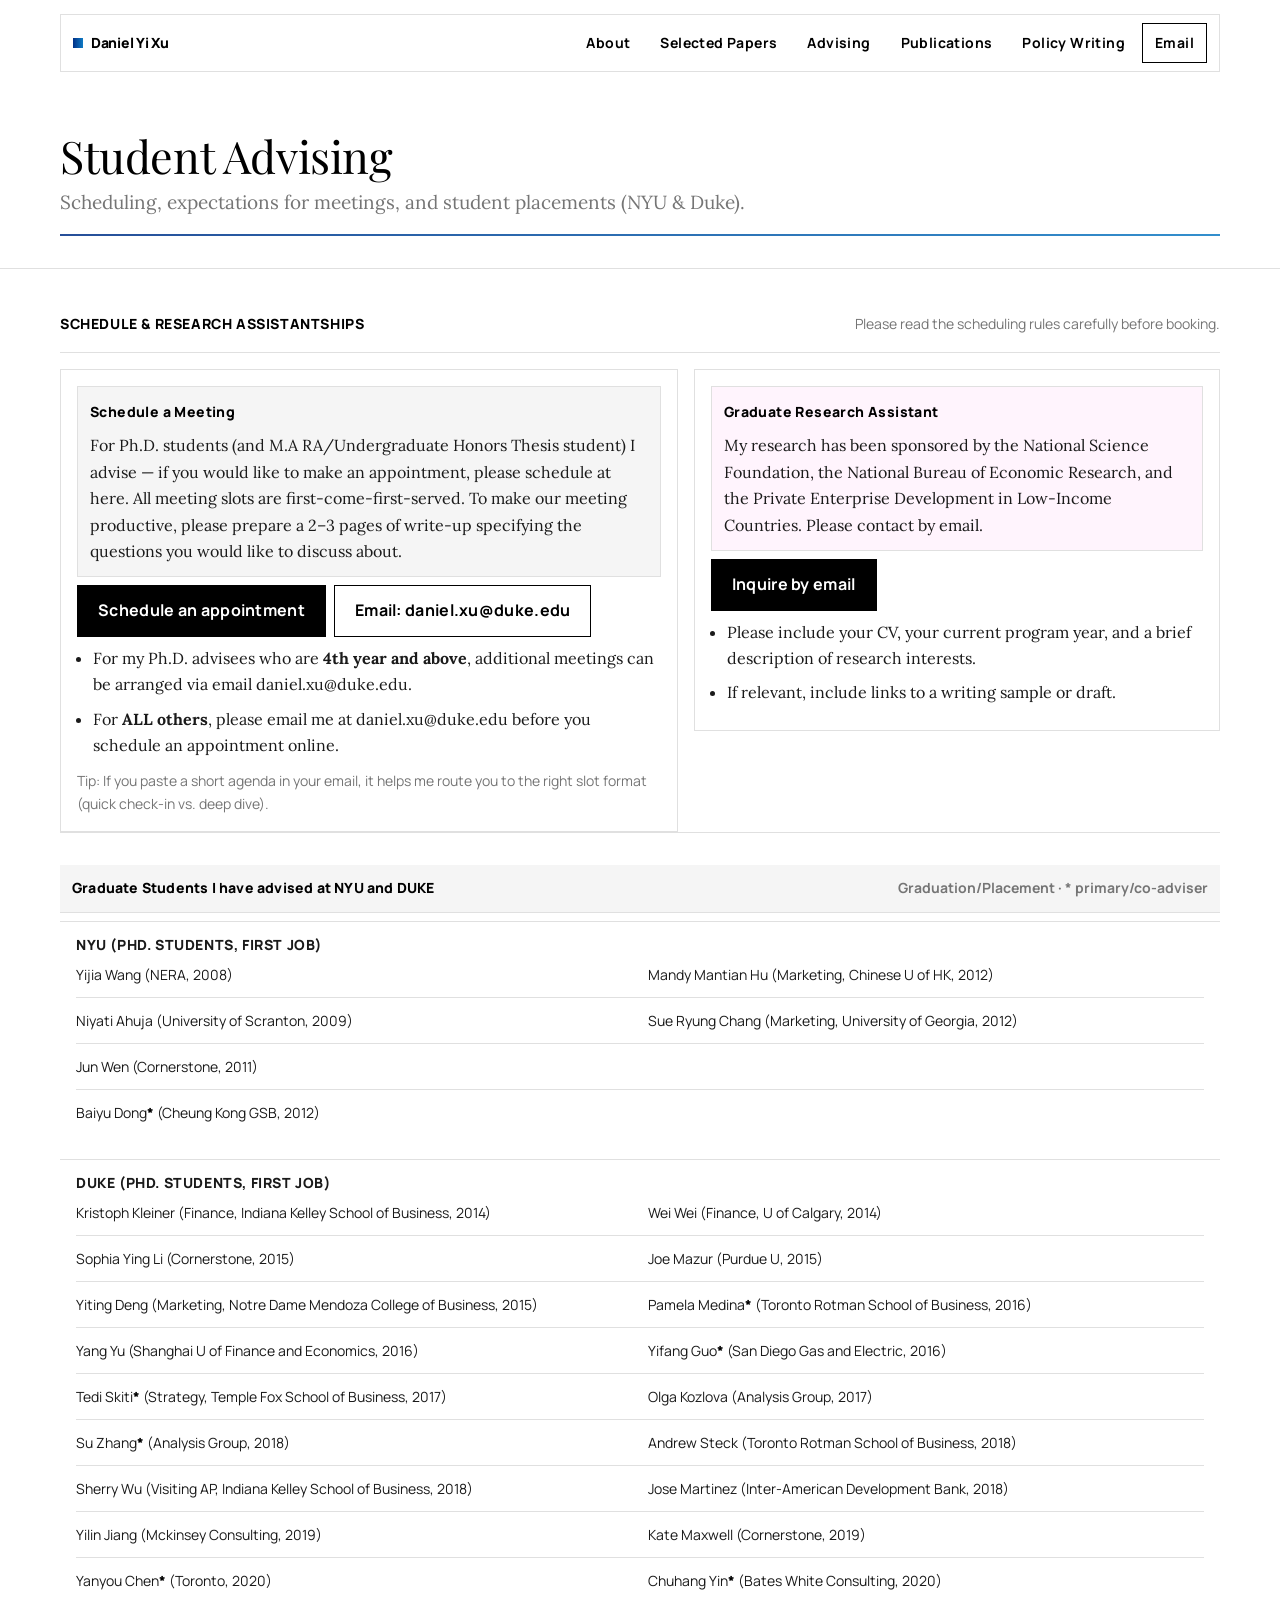
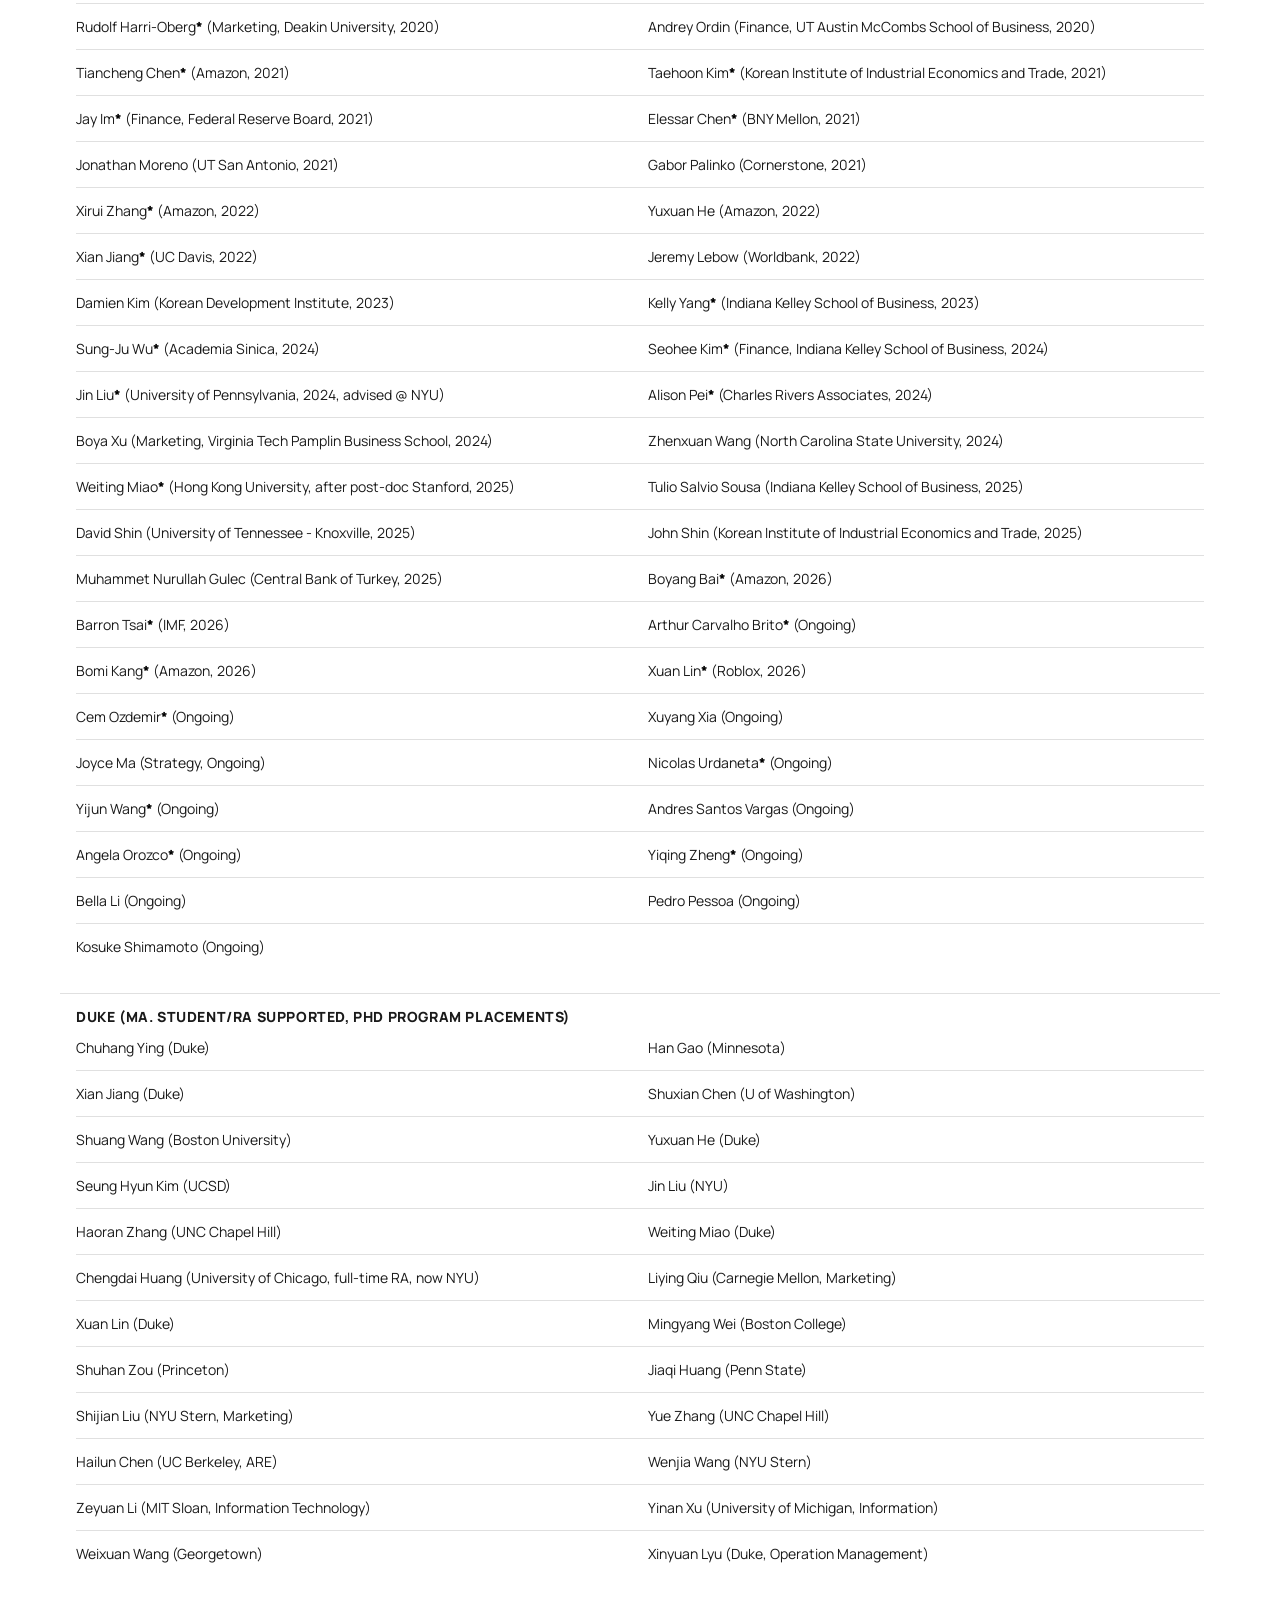
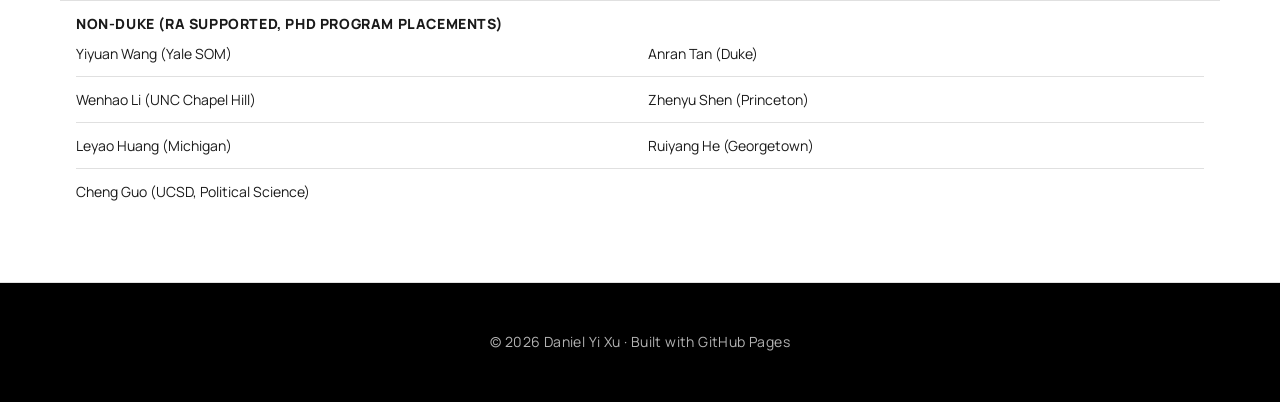
==== commit cb2b0cad: "Update placements for Bomi Kang and Xuan Lin Bomi Kang -> Amazon (2026), Xuan Lin -> Roblox (2026). " ====
--- a/advising.html
+++ b/advising.html
@@ -265,8 +265,8 @@
           </div>
         
           <div class="row">
-            <div class="cell">Bomi Kang<span class="star">*</span> (Ongoing)</div>
-            <div class="cell">Xuan Lin<span class="star">*</span> (Ongoing)</div>
+            <div class="cell">Bomi Kang<span class="star">*</span> (Amazon, 2026)</div>
+            <div class="cell">Xuan Lin<span class="star">*</span> (Roblox, 2026)</div>
           </div>
         
           <div class="row">
--- a/site.css
+++ b/site.css
@@ -14,7 +14,6 @@
    Design tokens
    ============================================================ */
 :root {
-  /* Color */
   --ink:         #000000;
   --ink-soft:    #1a1a1a;
   --body:        #757575;
@@ -23,30 +22,26 @@
   --canvas-soft: #f5f5f5;
   --link:        #057dbc;
 
-  /* Duke accent (used only for the gradient rule and the brand dot) */
   --duke-1: #003087;
   --duke-2: #0F7BC4;
 
-  /* Typography families */
   --f-display: "Playfair Display", "Times New Roman", Georgia, serif;
   --f-serif:   Lora, "Source Serif Pro", Georgia, "Times New Roman", serif;
   --f-sans:    Manrope, "Helvetica Neue", Helvetica, Arial, sans-serif;
 
-  /* Type scale */
-  --t-hero:   clamp(2.4rem, 5vw, 4rem);   /* 64px equiv */
-  --t-lg:     clamp(1.8rem, 3.5vw, 3rem); /* 48px equiv */
-  --t-md:     clamp(1.4rem, 2.5vw, 2rem); /* 32px equiv */
-  --t-sm:     clamp(1.1rem, 1.8vw, 1.625rem); /* 26px equiv */
-  --t-xs:     1.25rem;                    /* 20px — sans bold */
-  --t-body-lg: 1.1875rem;                 /* 19px serif lead */
-  --t-body:   1rem;                       /* 16px serif body */
-  --t-ui:     1.0625rem;                  /* 17px sans */
-  --t-sm-ui:  0.875rem;                   /* 14px sans */
-  --t-byline: 0.795rem;                   /* 12.73px */
-  --t-caption: 0.75rem;                   /* 12px */
-  --t-btn:    1rem;                       /* 16px button */
-
-  /* Spacing (4px base) */
+  --t-hero:    clamp(2.4rem, 5vw, 4rem);
+  --t-lg:      clamp(1.8rem, 3.5vw, 3rem);
+  --t-md:      clamp(1.4rem, 2.5vw, 2rem);
+  --t-sm:      clamp(1.1rem, 1.8vw, 1.625rem);
+  --t-xs:      1.25rem;
+  --t-body-lg: 1.1875rem;
+  --t-body:    1rem;
+  --t-ui:      1.0625rem;
+  --t-sm-ui:   0.875rem;
+  --t-byline:  0.795rem;
+  --t-caption: 0.75rem;
+  --t-btn:     1rem;
+
   --sp-xxs: 2px;
   --sp-xs:  4px;
   --sp-sm:  8px;
@@ -57,9 +52,8 @@
   --sp-3xl: 32px;
   --sp-4xl: 48px;
 
-  /* Layout */
-  --maxw: 1160px;
-  --gutter: clamp(14px, 2.2vw, 22px);
+  --maxw:   1160px;
+  --gutter: clamp(16px, 3vw, 24px);
 }
 
 /* ============================================================
@@ -81,14 +75,8 @@
   overflow-x: hidden;
 }
 
-a {
-  color: inherit;
-  text-decoration: none;
-}
-a:hover {
-  text-decoration: underline;
-  text-underline-offset: 3px;
-}
+a { color: inherit; text-decoration: none; }
+a:hover { text-decoration: underline; text-underline-offset: 3px; }
 
 /* ============================================================
    Layout helpers
@@ -109,7 +97,6 @@
   flex-direction: column;
   gap: var(--sp-lg);
 }
-
 @media (max-width: 980px) {
   .grid-2 { grid-template-columns: 1fr; }
 }
@@ -128,30 +115,28 @@
 
 .nav-bar {
   pointer-events: auto;
-  width: min(var(--maxw), calc(100% - var(--gutter) * 2));
+  /* slightly tighter on mobile so it doesn't overflow */
+  width: min(var(--maxw), calc(100% - 24px));
   margin: 0 auto;
   display: flex;
   align-items: center;
   justify-content: space-between;
-  gap: var(--sp-md);
-
+  gap: var(--sp-sm);
   padding: var(--sp-sm) var(--sp-md);
   border: 1px solid var(--hairline);
-  background: rgba(255, 255, 255, 0.92);
+  background: rgba(255,255,255,.92);
   backdrop-filter: blur(12px);
   -webkit-backdrop-filter: blur(12px);
-
-  /* Wired: no border-radius on interactive surfaces — but pill nav is kept
-     for the floating effect since this isn't a button/input */
-  border-radius: 999px;
-}
-
-/* Brand */
+  border-radius: 0;
+}
+
 .brand {
   display: flex;
   align-items: center;
   gap: var(--sp-sm);
-  min-width: 200px;
+  /* NO min-width — let it shrink on mobile */
+  flex-shrink: 1;
+  min-width: 0;
 }
 
 .sig {
@@ -166,9 +151,11 @@
   font-weight: 800;
   font-size: var(--t-sm-ui);
   letter-spacing: -0.3px;
-}
-
-/* Primary nav links */
+  white-space: nowrap;
+  overflow: hidden;
+  text-overflow: ellipsis;
+}
+
 nav.primary {
   display: flex;
   align-items: center;
@@ -192,15 +179,15 @@
   background: var(--canvas);
 }
 .link.cta {
-  border: 1px solid var(--ink);   /* Wired: solid ink border on CTAs */
-  background: var(--canvas);
-  border-radius: 999px;           /* only the nav Email CTA stays pill */
+  border: 1px solid var(--ink);
+  background: var(--canvas);
+  border-radius: 0;
 }
 .link.cta:hover { background: var(--canvas-soft); }
 
-/* Hamburger */
 .menu-btn {
   display: none;
+  flex-shrink: 0;
   border: 1px solid var(--hairline);
   background: var(--canvas);
   padding: var(--sp-sm) var(--sp-md);
@@ -209,25 +196,26 @@
   font-size: var(--t-sm-ui);
   letter-spacing: 0.4px;
   cursor: pointer;
-  border-radius: 18px;
+  border-radius: 0;
+  white-space: nowrap;
 }
 
 @media (max-width: 980px) {
   nav.primary { display: none; }
-  .menu-btn { display: inline-flex; align-items: center; gap: var(--sp-sm); }
-}
-
-/* Mobile menu panel — square (Wired rule) */
+  .menu-btn   { display: inline-flex; align-items: center; gap: var(--sp-sm); }
+}
+
+/* Mobile menu panel */
 .menu-panel {
   pointer-events: auto;
-  width: min(var(--maxw), calc(100% - var(--gutter) * 2));
+  width: min(var(--maxw), calc(100% - 24px));
   margin: 10px auto 0;
   border: 1px solid var(--hairline);
-  background: rgba(255, 255, 255, 0.96);
+  background: rgba(255,255,255,.96);
   backdrop-filter: blur(12px);
   -webkit-backdrop-filter: blur(12px);
   display: none;
-  border-radius: 0; /* square — Wired signature */
+  border-radius: 0;
   overflow: hidden;
 }
 .menu-panel.open { display: block; }
@@ -246,19 +234,19 @@
 .menu-panel a:hover { background: var(--canvas-soft); }
 
 /* ============================================================
-   Page hero (non-index pages: Advising, Publications, Vox)
+   Page hero (Advising, Publications, Vox, Teaching)
    ============================================================ */
 .page-hero {
-  padding: calc(84px + var(--sp-4xl)) 0 var(--sp-3xl);
+  padding: calc(84px + var(--sp-4xl)) var(--gutter) var(--sp-3xl);
   border-bottom: 1px solid var(--hairline);
-  background: var(--canvas); /* clean white — Wired editorial flat */
+  background: var(--canvas);
 }
 
 .page-hero h1 {
   margin: 0 0 var(--sp-sm);
   font-family: var(--f-display);
   font-size: var(--t-lg);
-  font-weight: 400;            /* Wired: elegance at weight 400 */
+  font-weight: 400;
   line-height: 1.05;
   letter-spacing: -0.4px;
 }
@@ -272,7 +260,6 @@
   line-height: 1.65;
 }
 
-/* Thin Duke gradient rule — stays as brand accent, used sparingly */
 .color-rule {
   height: 2px;
   background: linear-gradient(90deg, var(--duke-1), var(--duke-2));
@@ -285,41 +272,15 @@
    ============================================================ */
 .hero {
   position: relative;
-  min-height: 100vh;
-  display: flex;
-  align-items: flex-end;
-  padding: calc(84px + var(--sp-4xl)) 0 var(--sp-4xl);
+  display: flex;
+  align-items: center;
+  padding: calc(70px + var(--sp-lg)) var(--gutter) var(--sp-3xl);
   border-bottom: 1px solid var(--hairline);
-  overflow: hidden;
-}
-
-.hero-video {
-  position: absolute;
-  inset: 0;
-  z-index: 0;
-  overflow: hidden;
-  background: var(--canvas-soft);
-}
-.hero-video iframe {
-  position: absolute;
-  top: 50%; left: 50%;
-  width: 140%;
-  height: 140%;
-  transform: translate(-50%, -50%);
-  border: 0;
-}
-
-.hero-overlay {
-  position: absolute;
-  inset: 0;
-  z-index: 1;
-  background: linear-gradient(180deg, rgba(255,255,255,0.6), rgba(255,255,255,0.92) 70%, rgba(255,255,255,0.98));
-  pointer-events: none;
+  background: var(--canvas);
 }
 
 .hero-inner {
-  position: relative;
-  z-index: 2;
+  width: 100%;
 }
 
 .hero-grid {
@@ -330,10 +291,8 @@
 }
 @media (max-width: 980px) {
   .hero-grid { grid-template-columns: 1fr; }
-  .hero-video iframe { width: 190%; height: 190%; }
-}
-
-/* Hero headline — display serif at weight 400 (Wired-style) */
+}
+
 .hero h1 {
   margin: 0 0 var(--sp-sm);
   font-family: var(--f-display);
@@ -343,6 +302,7 @@
   letter-spacing: -0.5px;
 }
 
+/* .subtitle used inside both hero and page-hero */
 .subtitle {
   margin: 0 0 var(--sp-md);
   font-family: var(--f-serif);
@@ -352,7 +312,7 @@
   line-height: 1.65;
 }
 
-/* Chips / research-area tags */
+/* Research-area chips */
 .chips {
   display: flex;
   flex-wrap: wrap;
@@ -367,10 +327,10 @@
   padding: var(--sp-sm) var(--sp-md);
   border: 1px solid var(--hairline);
   background: var(--canvas);
-  border-radius: 0; /* Wired: square */
-}
-
-/* CTA row */
+  border-radius: 0;
+}
+
+/* CTA / button rows */
 .cta-row {
   display: flex;
   flex-wrap: wrap;
@@ -378,7 +338,7 @@
   margin-top: var(--sp-lg);
 }
 
-/* Quick-links panel (hero sidebar) */
+/* Quick-links panel in hero sidebar */
 .panel {
   border: 1px solid var(--hairline);
   background: var(--canvas);
@@ -392,22 +352,42 @@
   letter-spacing: 0.6px;
   text-transform: uppercase;
 }
+/* panel contact sub-block */
+.panel-contact {
+  margin-top: var(--sp-md);
+  border-top: 1px solid var(--hairline);
+  padding-top: var(--sp-md);
+  font-family: var(--f-sans);
+  font-size: var(--t-sm-ui);
+  font-weight: 700;
+  color: var(--ink-soft);
+}
+.panel-contact a {
+  border-bottom: 1px solid var(--hairline);
+  padding-bottom: 1px;
+}
+.panel-contact a:hover {
+  border-bottom-color: var(--ink);
+  text-decoration: none;
+}
+
 .list {
   margin: 0;
-  padding-left: var(--sp-lg);
-  font-family: var(--f-sans);
-  font-size: var(--t-sm-ui);
-  color: var(--ink-soft);
-}
-.list li { margin: var(--sp-sm) 0; }
+  padding: 0;
+  list-style: none;
+  font-family: var(--f-sans);
+  font-size: var(--t-sm-ui);
+  color: var(--ink-soft);
+  display: flex;
+  flex-wrap: wrap;
+  gap: var(--sp-sm) var(--sp-xl);
+}
+.list li { margin: 0; }
 .list a {
   border-bottom: 1px solid var(--hairline);
   padding-bottom: 1px;
 }
-.list a:hover {
-  border-bottom-color: var(--ink);
-  text-decoration: none;
-}
+.list a:hover { border-bottom-color: var(--ink); text-decoration: none; }
 
 /* ============================================================
    Buttons
@@ -417,13 +397,13 @@
   align-items: center;
   gap: var(--sp-sm);
   padding: var(--sp-md) var(--sp-xl);
-  border: 1px solid var(--ink);  /* Wired: always outlined with ink */
+  border: 1px solid var(--ink);
   background: var(--canvas);
   font-family: var(--f-sans);
   font-weight: 700;
   font-size: var(--t-btn);
   letter-spacing: 0.3px;
-  border-radius: 0;              /* Wired: no rounding */
+  border-radius: 0;
   cursor: pointer;
   transition: background 0.1s, color 0.1s;
 }
@@ -432,7 +412,6 @@
   background: var(--ink);
   color: var(--canvas);
 }
-
 .btn.primary {
   background: var(--ink);
   color: var(--canvas);
@@ -489,7 +468,19 @@
 }
 
 /* ============================================================
-   Cards (generic)
+   Index page sections (Roles, Selected Papers)
+   — these use <section class="block" id="roles/selected">
+   — scoped so they DON'T get advising-block styling
+   ============================================================ */
+section.block {
+  padding: var(--sp-3xl) 0;
+  border-top: 1px solid var(--hairline);
+  background: var(--canvas);
+  /* NO border, NO margin-top — those belong to .advising-block */
+}
+
+/* ============================================================
+   Cards (generic — Selected Papers)
    ============================================================ */
 .card {
   border: 1px solid var(--hairline);
@@ -507,9 +498,9 @@
   align-items: center;
   justify-content: space-between;
   gap: var(--sp-sm);
-}
-
-/* Topic tag inside card header */
+  flex-wrap: wrap;
+}
+
 .tagline {
   font-family: var(--f-sans);
   font-size: var(--t-sm-ui);
@@ -524,7 +515,6 @@
   border-radius: 0;
 }
 
-/* Callout block inside card */
 .callout {
   border: 1px solid var(--hairline);
   background: var(--canvas-soft);
@@ -562,7 +552,7 @@
 .bullets li { margin: var(--sp-sm) 0; }
 
 /* ============================================================
-   Papers (selected + publications)
+   Papers (Selected Papers + Publications)
    ============================================================ */
 .paper {
   padding: var(--sp-md) 0;
@@ -599,7 +589,7 @@
 }
 
 /* ============================================================
-   Roles (index page)
+   Roles & Affiliations (index)
    ============================================================ */
 .roles-grid {
   display: grid;
@@ -610,17 +600,14 @@
 @media (max-width: 980px) { .roles-grid { grid-template-columns: 1fr; } }
 
 .role {
-  border: 0;
   border-top: 1px solid var(--hairline);
   padding: var(--sp-md) 0;
-  margin-bottom: 0;
 }
 .role:first-child { border-top: 0; padding-top: 0; }
 .role .t {
   font-family: var(--f-sans);
   font-weight: 700;
   font-size: var(--t-sm-ui);
-  letter-spacing: -0.1px;
 }
 .role .m {
   font-family: var(--f-sans);
@@ -683,9 +670,10 @@
 .year-block .paper:first-of-type { border-top: 0; padding-top: var(--sp-md); }
 
 /* ============================================================
-   Advising blocks
-   ============================================================ */
-.block {
+   Advising page — advisor block container
+   (deliberately a different class from section.block)
+   ============================================================ */
+.advising-block {
   border: 1px solid var(--hairline);
   background: var(--canvas);
   margin-top: var(--sp-lg);
@@ -743,10 +731,9 @@
   line-height: 1.5;
 }
 .cell b { color: var(--ink); }
-
 .star { font-weight: 800; color: var(--ink); }
 
-@media (max-width: 980px) { .row { grid-template-columns: 1fr; } }
+@media (max-width: 700px) { .row { grid-template-columns: 1fr; } }
 
 /* ============================================================
    Policy Writing (Vox) page
@@ -762,7 +749,7 @@
   letter-spacing: 0.6px;
   padding: var(--sp-xxs) var(--sp-sm);
   border: 1px solid currentColor;
-  border-radius: 0; /* Wired: square */
+  border-radius: 0;
   margin-bottom: var(--sp-sm);
 }
 .badge-voxeu    { color: #2b5be8; background: rgba(43,91,232,.06); }
@@ -772,8 +759,7 @@
 .badge-nber     { color: #b5451b; background: rgba(181,69,27,.06); }
 
 .vox-article {
-  border: 0;
-  border-top: 1px solid var(--hairline); /* Wired story-row style */
+  border-top: 1px solid var(--hairline);
   padding: var(--sp-lg) 0;
   background: var(--canvas);
 }
@@ -794,7 +780,6 @@
   border-bottom-color: var(--ink);
   text-decoration: none;
 }
-
 .vox-meta {
   font-family: var(--f-sans);
   font-size: var(--t-sm-ui);
@@ -802,7 +787,6 @@
   margin-bottom: var(--sp-sm);
   letter-spacing: 0.2px;
 }
-
 .vox-desc {
   font-family: var(--f-serif);
   font-size: var(--t-body);
@@ -810,7 +794,6 @@
   line-height: 1.65;
   margin: 0 0 var(--sp-sm);
 }
-
 .paper-link {
   display: inline-flex;
   align-items: center;
@@ -826,13 +809,9 @@
 .paper-link:hover { border-bottom-color: var(--link); text-decoration: none; }
 
 /* ============================================================
-   Teaching page (bare-bones, styled to match)
-   ============================================================ */
-.teaching-list {
-  list-style: none;
-  margin: 0;
-  padding: 0;
-}
+   Teaching page
+   ============================================================ */
+.teaching-list { list-style: none; margin: 0; padding: 0; }
 .teaching-list li {
   padding: var(--sp-md) 0;
   border-top: 1px solid var(--hairline);
@@ -846,18 +825,18 @@
    Footer
    ============================================================ */
 footer {
-  padding: var(--sp-4xl) 0 var(--sp-4xl);
-  border-top: 1px solid var(--hairline);
-  background: var(--ink);        /* Wired: black footer */
-  color: rgba(255,255,255,0.7);
+  padding: var(--sp-4xl) 0;
+  border-top: 1px solid var(--hairline);
+  background: var(--ink);
+  color: rgba(255,255,255,.7);
   font-family: var(--f-sans);
   font-weight: 400;
   font-size: var(--t-sm-ui);
   letter-spacing: 0.4px;
   text-align: center;
 }
-footer a { color: rgba(255,255,255,0.55); }
-footer a:hover { color: #fff; text-decoration: none; border-bottom: 1px solid rgba(255,255,255,.4); }
+footer a { color: rgba(255,255,255,.55); }
+footer a:hover { color: #fff; text-decoration: none; }
 
 /* ============================================================
    Focus / accessibility
@@ -868,24 +847,32 @@
 }
 
 /* ============================================================
-   Mobile refinements ≤ 600px
+   Mobile ≤ 600px
    ============================================================ */
 @media (max-width: 600px) {
-  .brand           { min-width: 0; }
+  /* Tighter side margin */
   .wrap,
   .nav-bar,
-  .menu-panel      { width: calc(100% - 28px); }
+  .menu-panel { width: calc(100% - 24px); }
+
+  /* Button rows stack vertically */
   .cta-row,
   .btn-row,
-  .top-actions     { flex-direction: column; }
+  .top-actions { flex-direction: column; }
   .cta-row .btn,
   .btn-row .btn,
-  .top-actions .btn{ width: 100%; justify-content: center; }
-  .block-head      { flex-direction: column; align-items: flex-start; gap: var(--sp-xs); }
-  .year-head       { flex-direction: column; align-items: flex-start; gap: 2px; }
-  .card h3         { flex-direction: column; align-items: flex-start; }
-  .tagline         { white-space: normal; font-size: 0.82rem; }
-  .chip            { font-size: 0.82rem; padding: var(--sp-xs) var(--sp-sm); }
+  .top-actions .btn { width: 100%; justify-content: center; }
+
+  /* Block / year heads stack */
+  .block-head { flex-direction: column; align-items: flex-start; gap: var(--sp-xs); }
+  .year-head  { flex-direction: column; align-items: flex-start; gap: 2px; }
+
+  /* Card headers allow wrapping */
+  .card h3  { flex-direction: column; align-items: flex-start; }
+  .tagline  { white-space: normal; font-size: 0.82rem; }
+
+  /* Chips smaller */
+  .chip { font-size: 0.82rem; padding: var(--sp-xs) var(--sp-sm); }
 }
 
 /* ============================================================
@@ -895,3 +882,28 @@
   html { scroll-behavior: auto; }
   *, *::before, *::after { transition: none !important; }
 }
+
+/* Quick links row in hero */
+.quick-links {
+  display: flex;
+  flex-wrap: wrap;
+  gap: 8px;
+  margin-top: 16px;
+  padding: 12px 0;
+  border-top: 1px solid #e0e0e0;
+}
+.quick-links a {
+  font-family: Manrope, sans-serif;
+  font-size: 0.875rem;
+  font-weight: 700;
+  color: #1a1a1a;
+  padding: 6px 14px;
+  border: 1px solid #e0e0e0;
+  background: #f5f5f5;
+}
+.quick-links a:hover {
+  background: #000;
+  color: #fff;
+  border-color: #000;
+  text-decoration: none;
+}
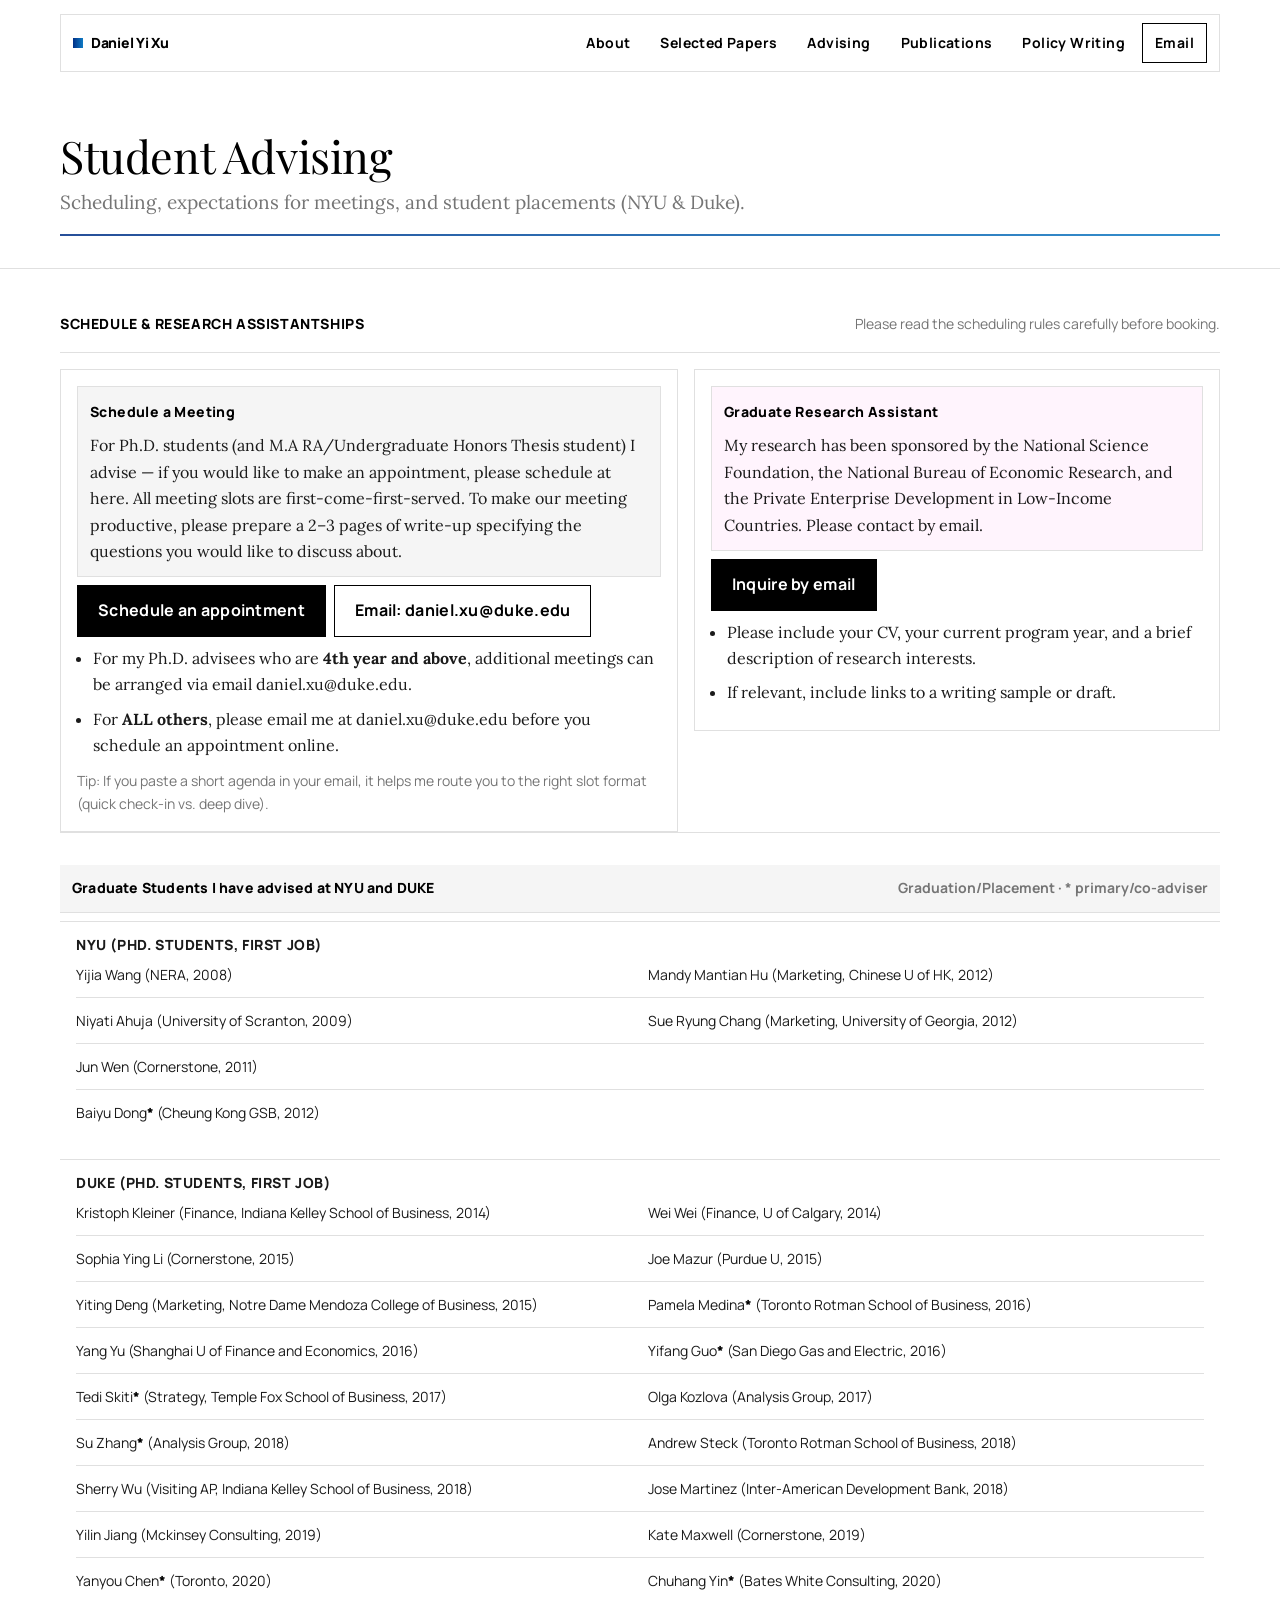
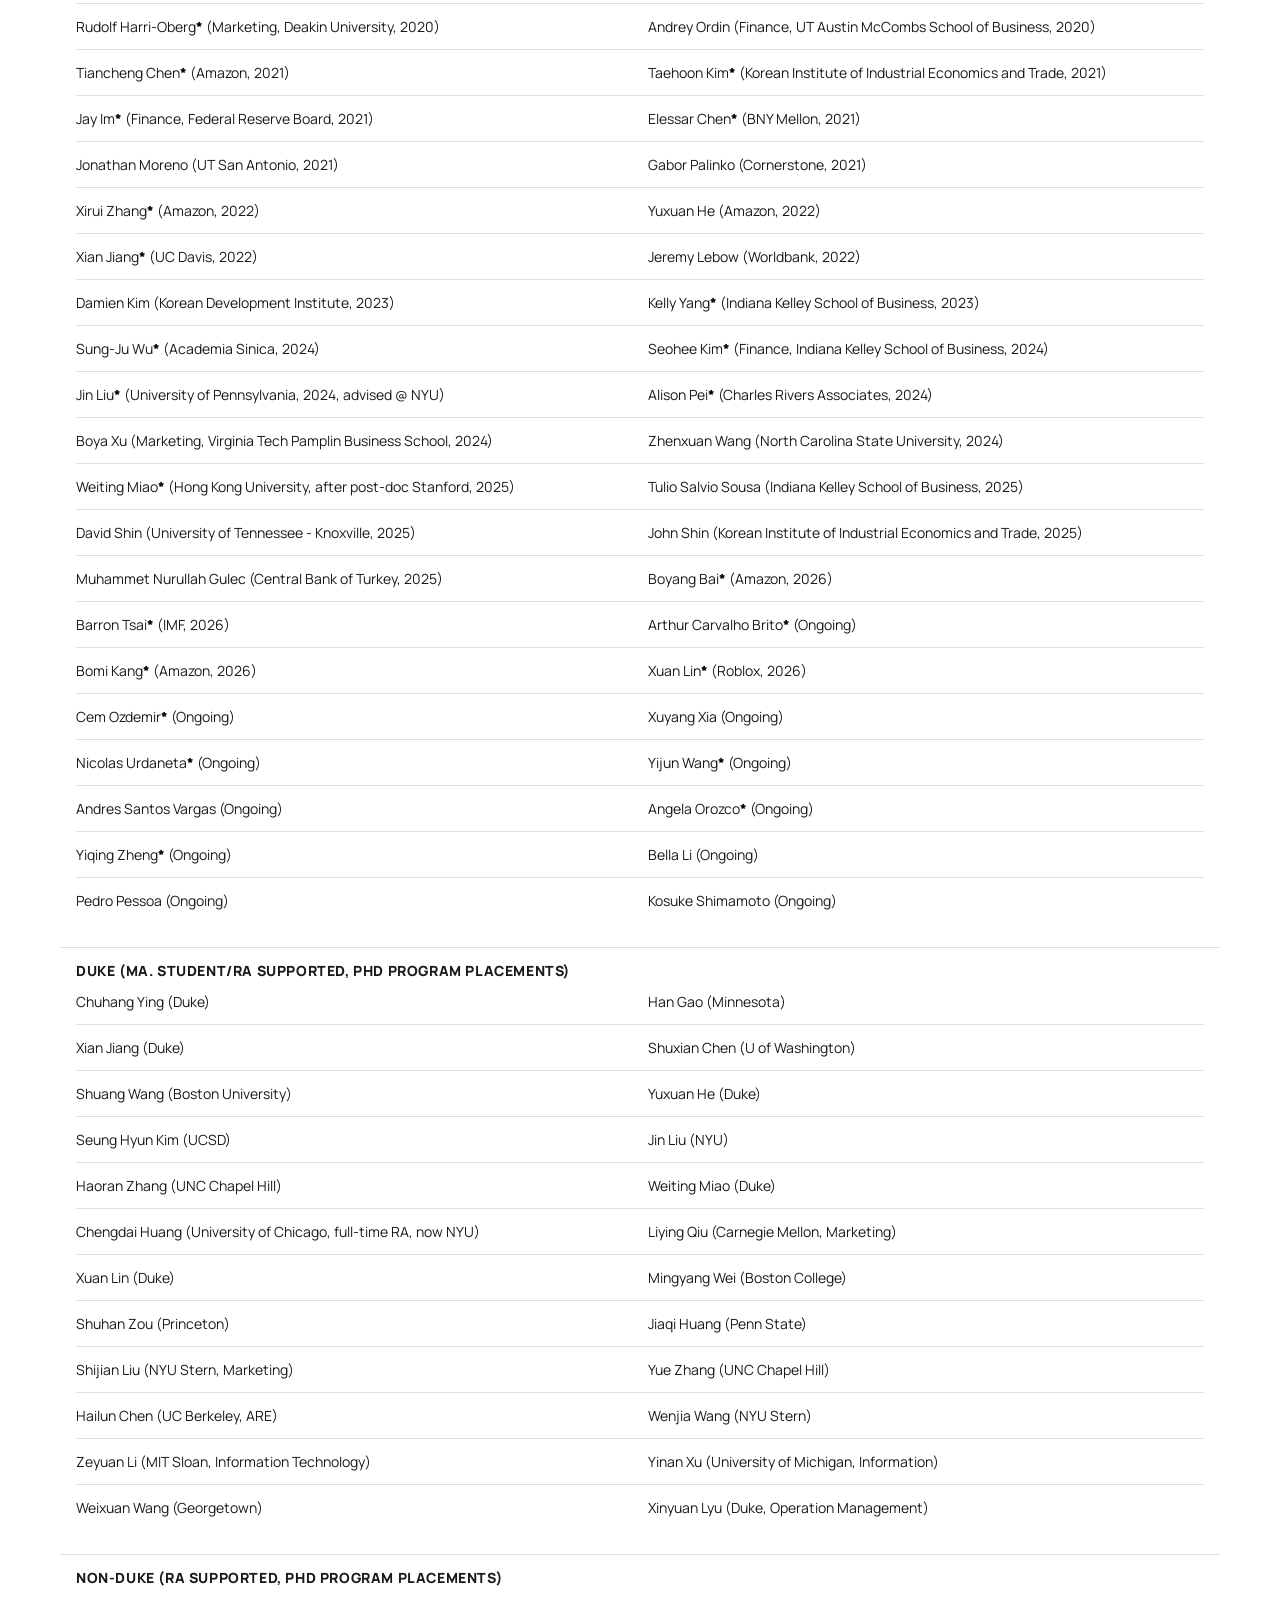
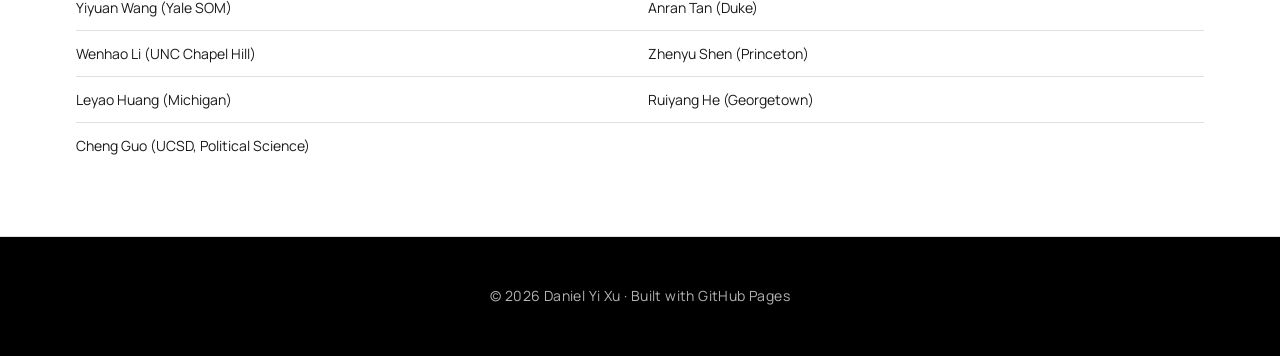
==== commit 5033677e: "Remove Joyce Ma from advising list Co-Authored-By: Claude Sonnet 5 <noreply@anthropic.com>" ====
--- a/advising.html
+++ b/advising.html
@@ -275,28 +275,23 @@
           </div>
         
           <div class="row">
-            <div class="cell">Joyce Ma (Strategy, Ongoing)</div>
             <div class="cell">Nicolas Urdaneta<span class="star">*</span> (Ongoing)</div>
-          </div>
-        
-          <div class="row">
             <div class="cell">Yijun Wang<span class="star">*</span> (Ongoing)</div>
+          </div>
+
+          <div class="row">
             <div class="cell">Andres Santos Vargas (Ongoing)</div>
-          </div>
-
-          <div class="row">
             <div class="cell">Angela Orozco<span class="star">*</span> (Ongoing)</div>
+          </div>
+
+          <div class="row">
             <div class="cell">Yiqing Zheng<span class="star">*</span> (Ongoing)</div>
-          </div>
-
-          <div class="row">
             <div class="cell">Bella Li (Ongoing)</div>
+          </div>
+
+          <div class="row">
             <div class="cell">Pedro Pessoa (Ongoing)</div>
-          </div>
-
-          <div class="row">
             <div class="cell">Kosuke Shimamoto (Ongoing)</div>
-            <div class="cell"></div>
           </div>
         </div>
         <div class="subhead">DUKE (MA. Student/RA supported, PhD Program Placements)</div>
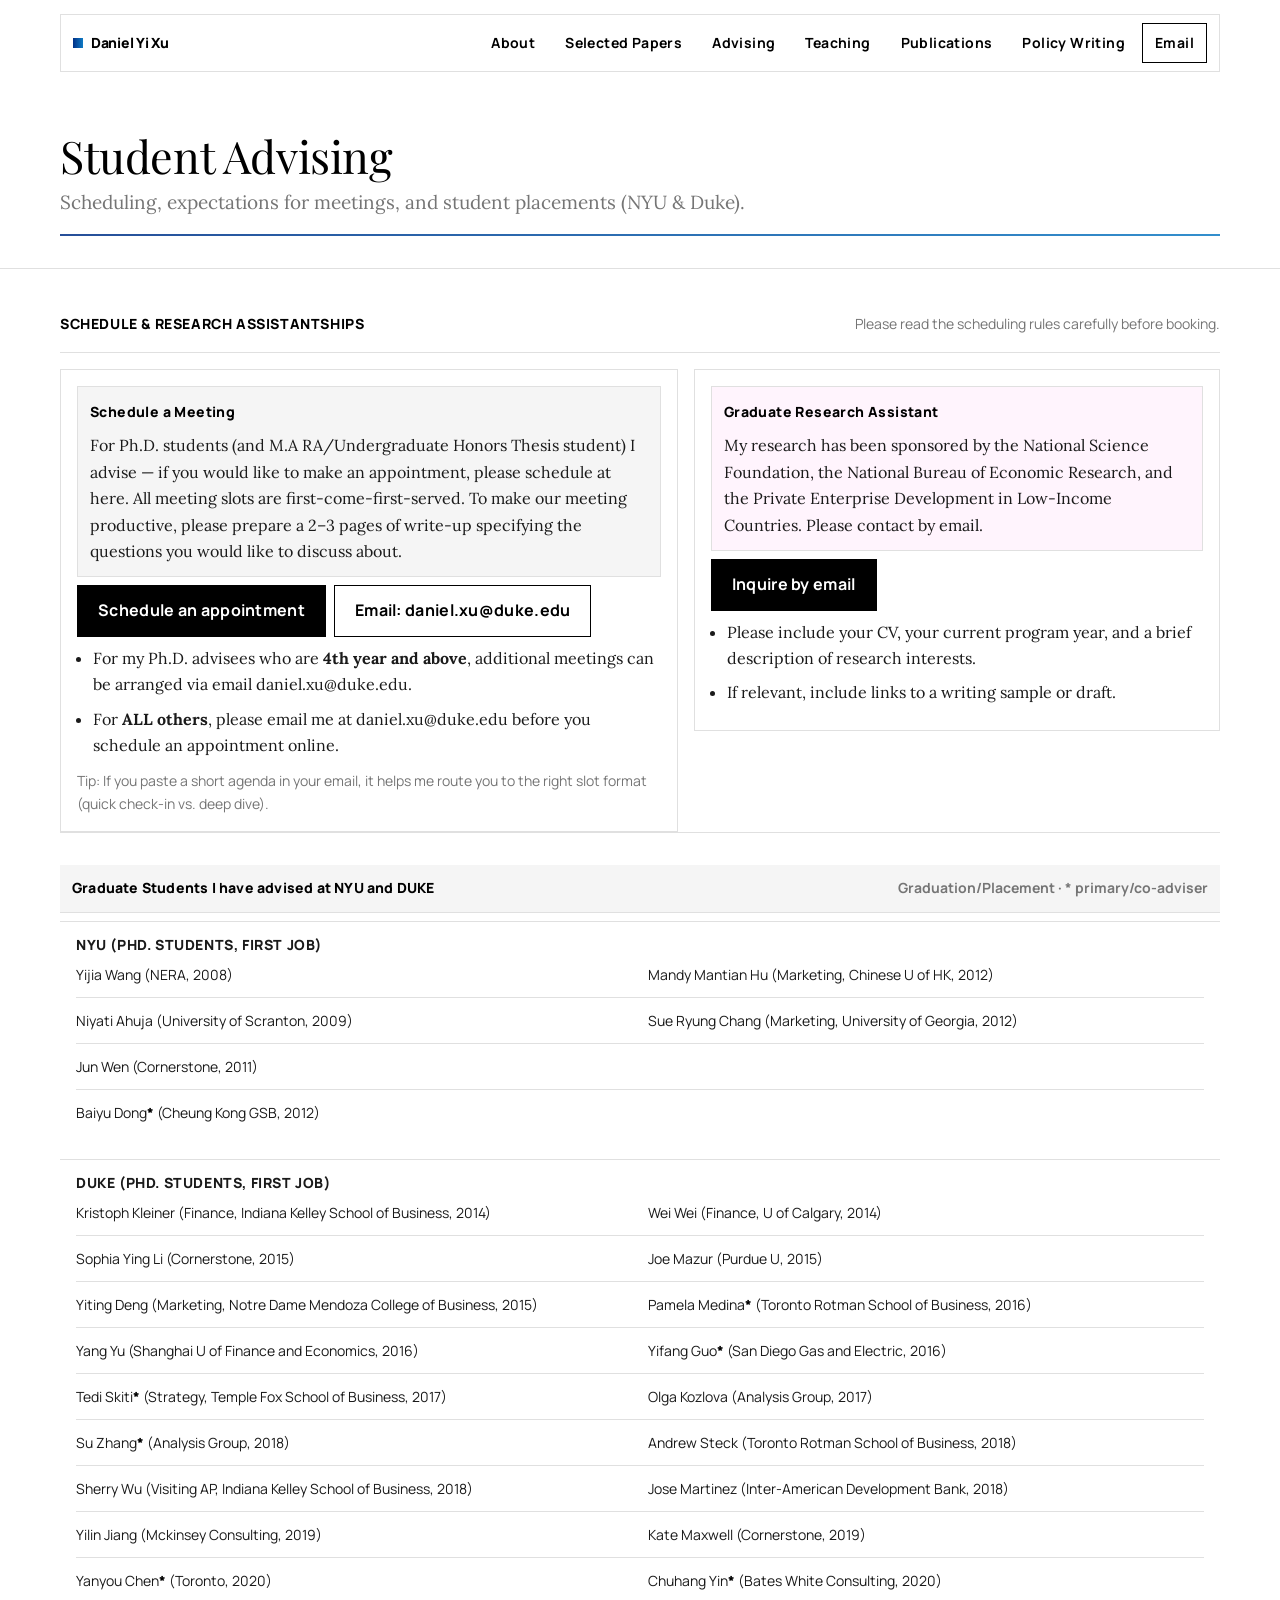
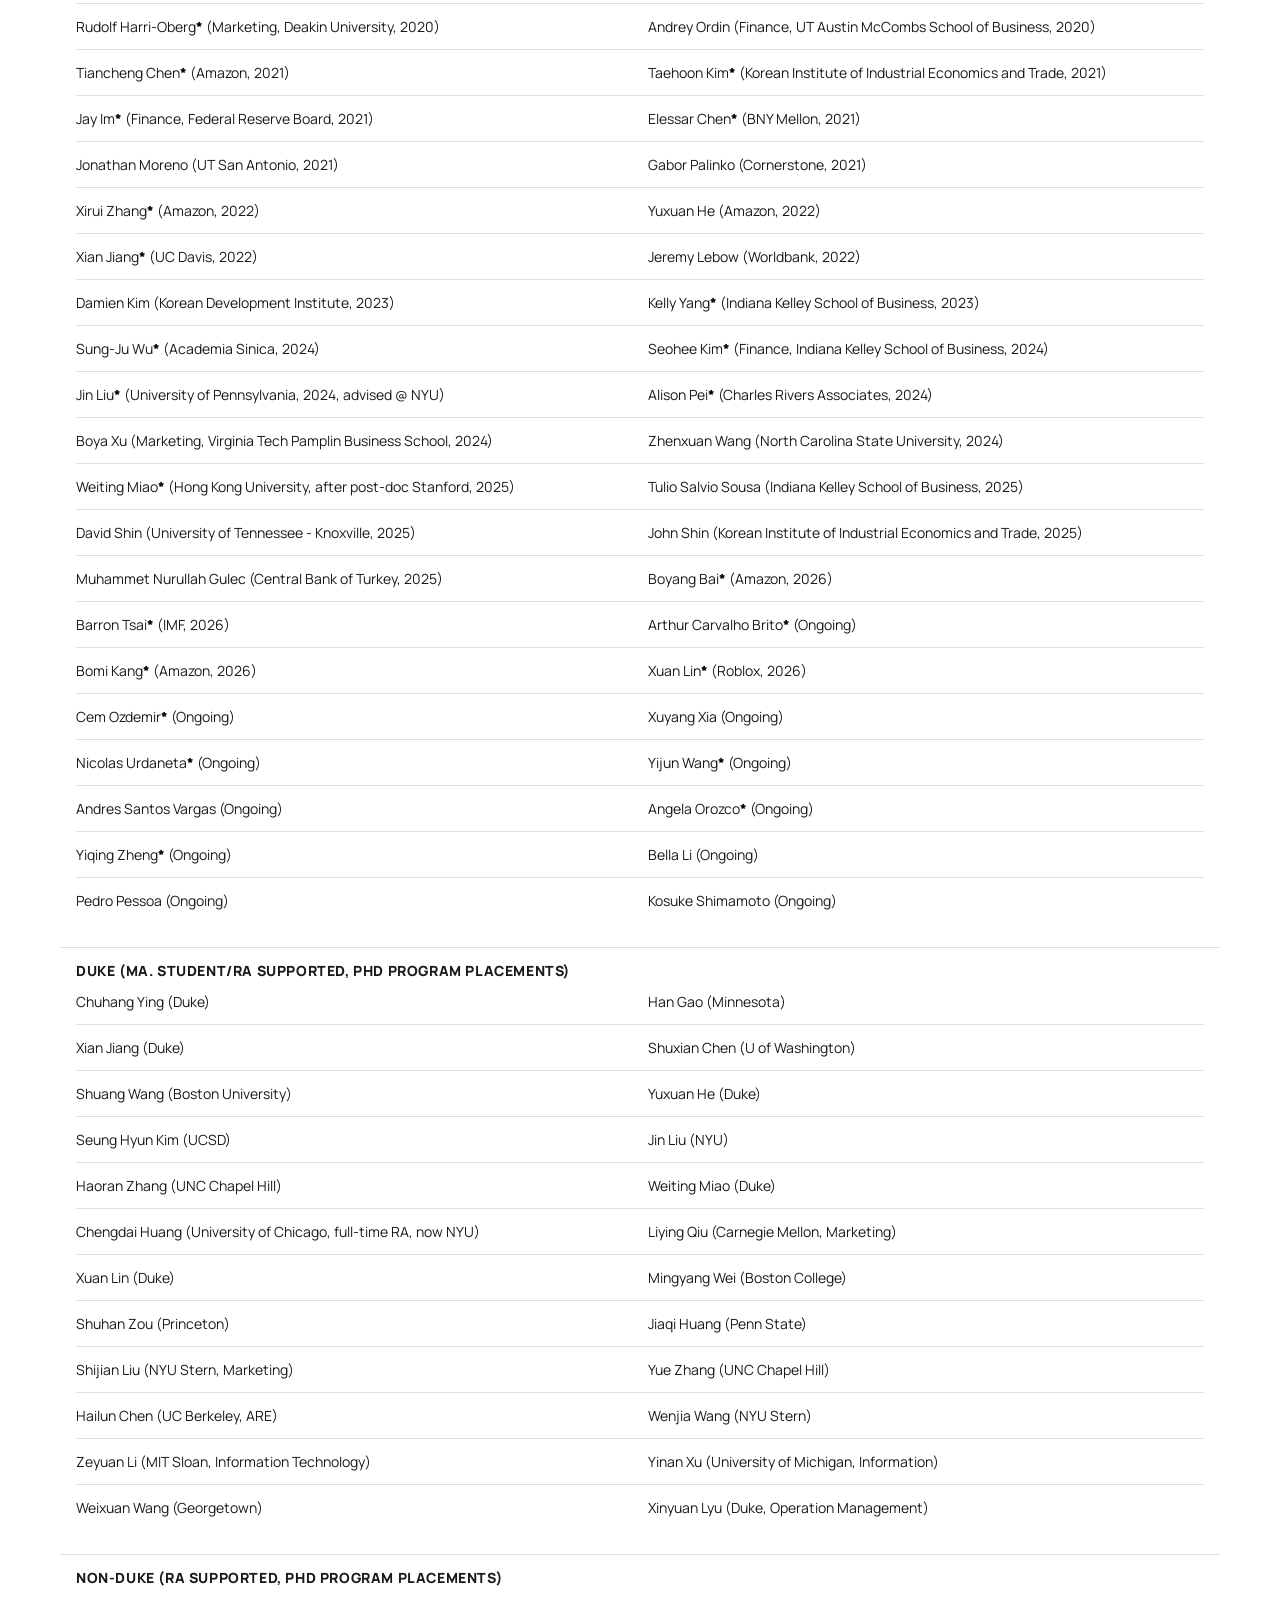
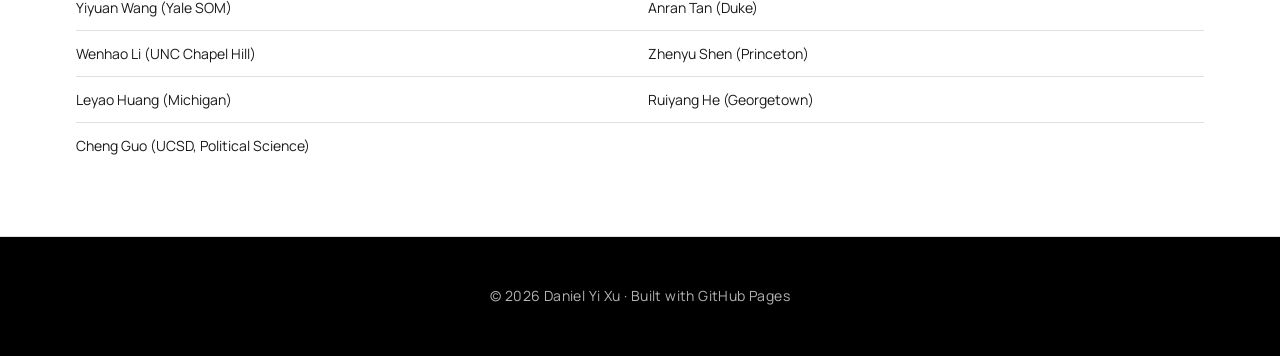
==== commit 18763ec4: "Fix teaching.html, add Teaching nav link, and improve SEO/sharing - Rebuild teaching.html with prope" ====
--- a/advising.html
+++ b/advising.html
@@ -5,6 +5,16 @@
   <meta name="viewport" content="width=device-width,initial-scale=1" />
   <title>Advising — Daniel Yi Xu</title>
   <meta name="description" content="Student advising, meeting scheduling, and graduate advising history for Daniel Yi Xu." />
+
+  <meta property="og:type" content="website" />
+  <meta property="og:title" content="Advising — Daniel Yi Xu" />
+  <meta property="og:description" content="Student advising, meeting scheduling, and graduate advising history for Daniel Yi Xu." />
+  <meta property="og:url" content="https://www.danielyixu.com/advising.html" />
+  <meta property="og:image" content="https://www.danielyixu.com/profile.jpg" />
+  <meta name="twitter:card" content="summary" />
+  <meta name="twitter:title" content="Advising — Daniel Yi Xu" />
+  <meta name="twitter:description" content="Student advising, meeting scheduling, and graduate advising history for Daniel Yi Xu." />
+  <meta name="twitter:image" content="https://www.danielyixu.com/profile.jpg" />
 
   <link rel="preconnect" href="https://fonts.googleapis.com">
   <link rel="preconnect" href="https://fonts.gstatic.com" crossorigin>
@@ -25,6 +35,7 @@
         <a class="link" href="index.html#about">About</a>
         <a class="link" href="index.html#selected">Selected Papers</a>
         <a class="link" href="advising.html" aria-current="page">Advising</a>
+        <a class="link" href="teaching.html">Teaching</a>
         <a class="link" href="publication.html">Publications</a>
         <a class="link" href="vox.html">Policy Writing</a>
         <a class="link cta" href="mailto:daniel.xu@duke.edu">Email</a>
@@ -39,6 +50,7 @@
       <a href="index.html#about">About</a>
       <a href="index.html#selected">Selected Papers</a>
       <a href="advising.html" aria-current="page">Advising</a>
+      <a href="teaching.html">Teaching</a>
       <a href="publication.html">Publications</a>
       <a href="vox.html">Policy Writing</a>
       <a href="mailto:daniel.xu@duke.edu">Email</a>
